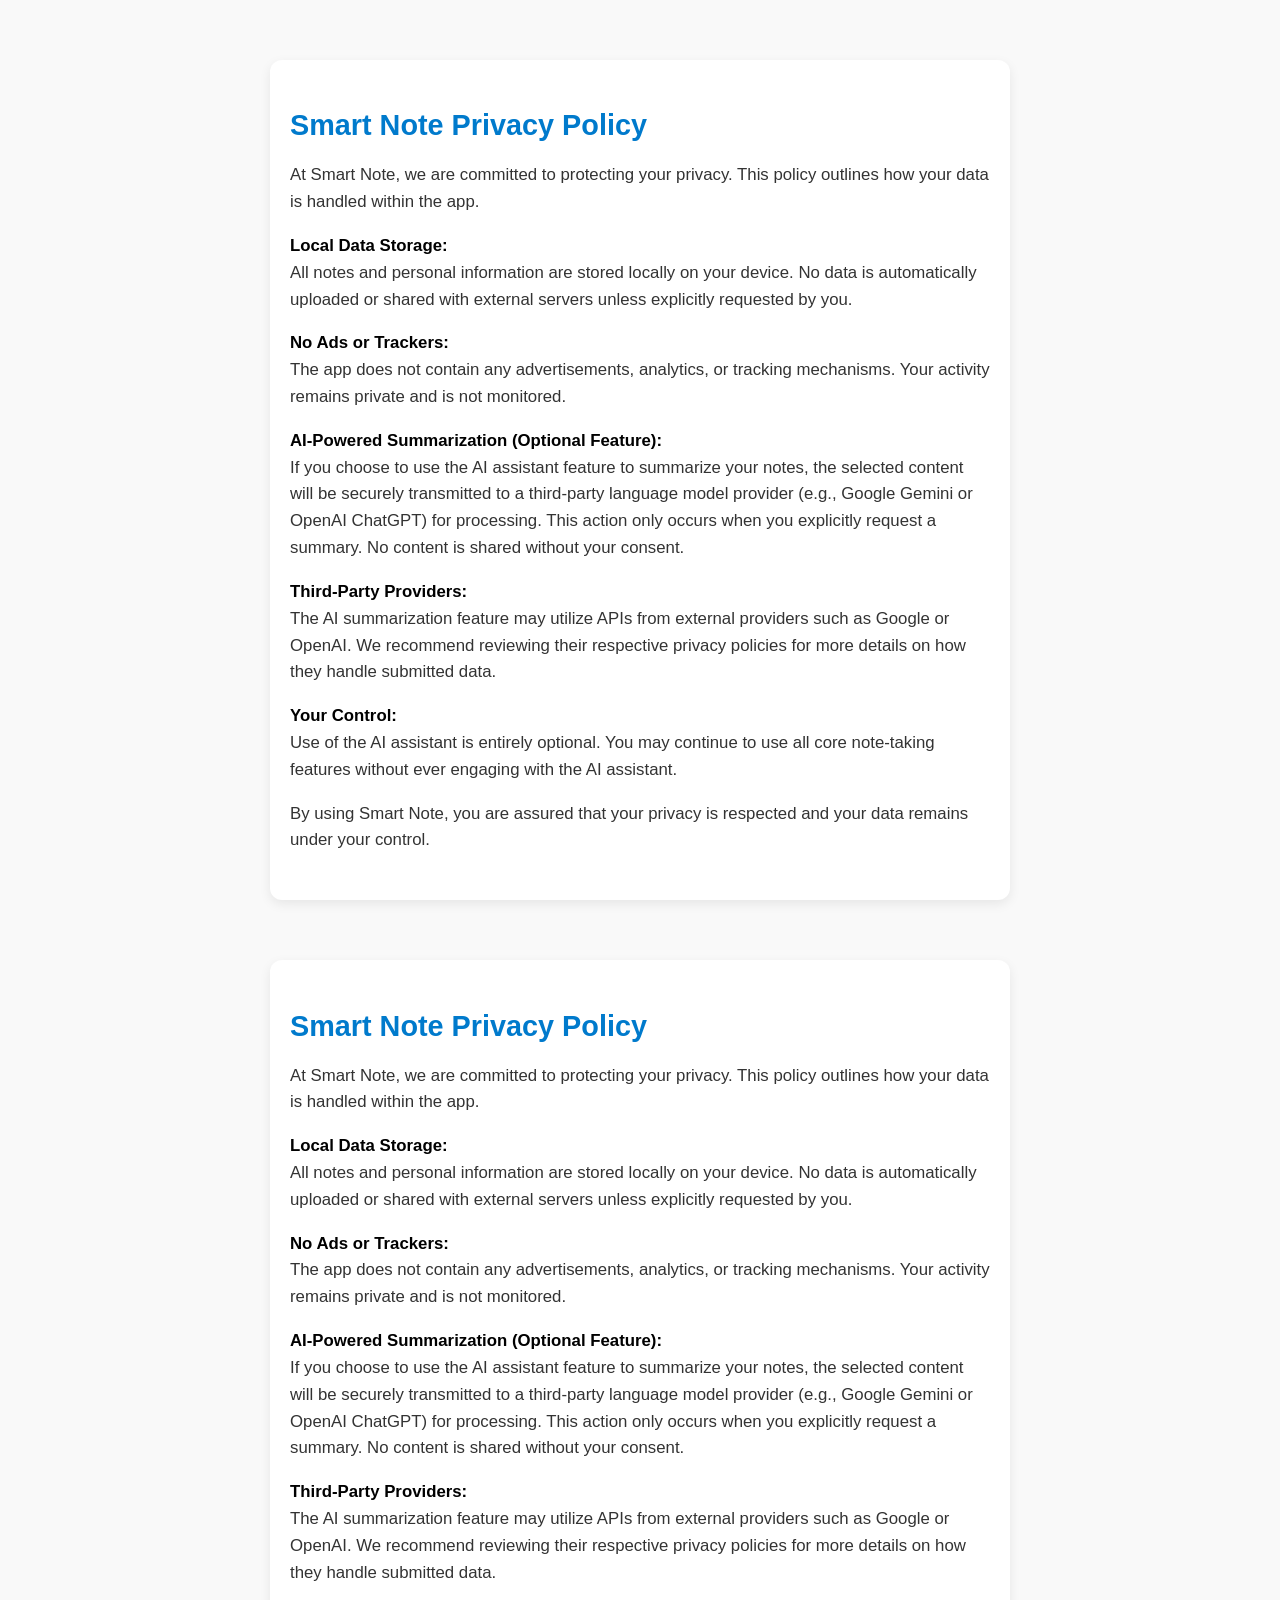
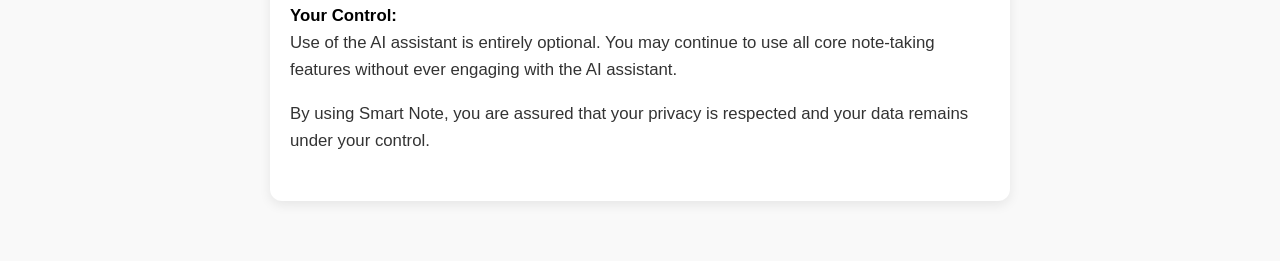
==== index.html @ 5fb9201e "Update index.html" ====
<!DOCTYPE html>
<html lang="en">
<head>
  <meta charset="UTF-8" />
  <meta name="viewport" content="width=device-width, initial-scale=1.0"/>
  <title>Smart Note Privacy Policy</title>
  <style>
    body {
      margin: 0;
      padding: 0;
      font-family: 'Segoe UI', Tahoma, Geneva, Verdana, sans-serif;
      background-color: #f9f9f9;
      color: #333;
    }

    .container {
      max-width: 700px;
      margin: 60px auto;
      padding: 30px 20px;
      background-color: #fff;
      border-radius: 12px;
      box-shadow: 0 4px 12px rgba(0, 0, 0, 0.08);
    }

    h1 {
      font-size: 1.8em;
      color: #007acc;
      margin-bottom: 20px;
    }

    p {
      line-height: 1.6;
      font-size: 1.05em;
      margin-bottom: 16px;
    }

    strong {
      color: #000;
    }

    @media (max-width: 480px) {
      .container {
        margin: 30px 15px;
        padding: 20px 15px;
      }

      h1 {
        font-size: 1.5em;
      }

      p {
        font-size: 1em;
      }
    }
  </style>
</head>
<body>
  <div class="container">
    <h1>Smart Note Privacy Policy</h1>
    <p>
      At Smart Note, we are committed to protecting your privacy. This policy outlines how your data is handled within the app.
    </p>

    <p>
      <strong>Local Data Storage:</strong><br />
      All notes and personal information are stored locally on your device. No data is automatically uploaded or shared with external servers unless explicitly requested by you.
    </p>

    <p>
      <strong>No Ads or Trackers:</strong><br />
      The app does not contain any advertisements, analytics, or tracking mechanisms. Your activity remains private and is not monitored.
    </p>

    <p>
      <strong>AI-Powered Summarization (Optional Feature):</strong><br />
      If you choose to use the AI assistant feature to summarize your notes, the selected content will be securely transmitted to a third-party language model provider (e.g., Google Gemini or OpenAI ChatGPT) for processing. This action only occurs when you explicitly request a summary. No content is shared without your consent.
    </p>

    <p>
      <strong>Third-Party Providers:</strong><br />
      The AI summarization feature may utilize APIs from external providers such as Google or OpenAI. We recommend reviewing their respective privacy policies for more details on how they handle submitted data.
    </p>

    <p>
      <strong>Your Control:</strong><br />
      Use of the AI assistant is entirely optional. You may continue to use all core note-taking features without ever engaging with the AI assistant.
    </p>

    <p>
      By using Smart Note, you are assured that your privacy is respected and your data remains under your control.
    </p>
  </div>
</body>
</html>
<!DOCTYPE html>
<html lang="en">
<head>
  <meta charset="UTF-8" />
  <meta name="viewport" content="width=device-width, initial-scale=1.0"/>
  <title>Smart Note Privacy Policy</title>
  <style>
    body {
      margin: 0;
      padding: 0;
      font-family: 'Segoe UI', Tahoma, Geneva, Verdana, sans-serif;
      background-color: #f9f9f9;
      color: #333;
    }

    .container {
      max-width: 700px;
      margin: 60px auto;
      padding: 30px 20px;
      background-color: #fff;
      border-radius: 12px;
      box-shadow: 0 4px 12px rgba(0, 0, 0, 0.08);
    }

    h1 {
      font-size: 1.8em;
      color: #007acc;
      margin-bottom: 20px;
    }

    p {
      line-height: 1.6;
      font-size: 1.05em;
      margin-bottom: 16px;
    }

    strong {
      color: #000;
    }

    @media (max-width: 480px) {
      .container {
        margin: 30px 15px;
        padding: 20px 15px;
      }

      h1 {
        font-size: 1.5em;
      }

      p {
        font-size: 1em;
      }
    }
  </style>
</head>
<body>
  <div class="container">
    <h1>Smart Note Privacy Policy</h1>
    <p>
      At Smart Note, we are committed to protecting your privacy. This policy outlines how your data is handled within the app.
    </p>

    <p>
      <strong>Local Data Storage:</strong><br />
      All notes and personal information are stored locally on your device. No data is automatically uploaded or shared with external servers unless explicitly requested by you.
    </p>

    <p>
      <strong>No Ads or Trackers:</strong><br />
      The app does not contain any advertisements, analytics, or tracking mechanisms. Your activity remains private and is not monitored.
    </p>

    <p>
      <strong>AI-Powered Summarization (Optional Feature):</strong><br />
      If you choose to use the AI assistant feature to summarize your notes, the selected content will be securely transmitted to a third-party language model provider (e.g., Google Gemini or OpenAI ChatGPT) for processing. This action only occurs when you explicitly request a summary. No content is shared without your consent.
    </p>

    <p>
      <strong>Third-Party Providers:</strong><br />
      The AI summarization feature may utilize APIs from external providers such as Google or OpenAI. We recommend reviewing their respective privacy policies for more details on how they handle submitted data.
    </p>

    <p>
      <strong>Your Control:</strong><br />
      Use of the AI assistant is entirely optional. You may continue to use all core note-taking features without ever engaging with the AI assistant.
    </p>

    <p>
      By using Smart Note, you are assured that your privacy is respected and your data remains under your control.
    </p>
  </div>
</body>
</html>
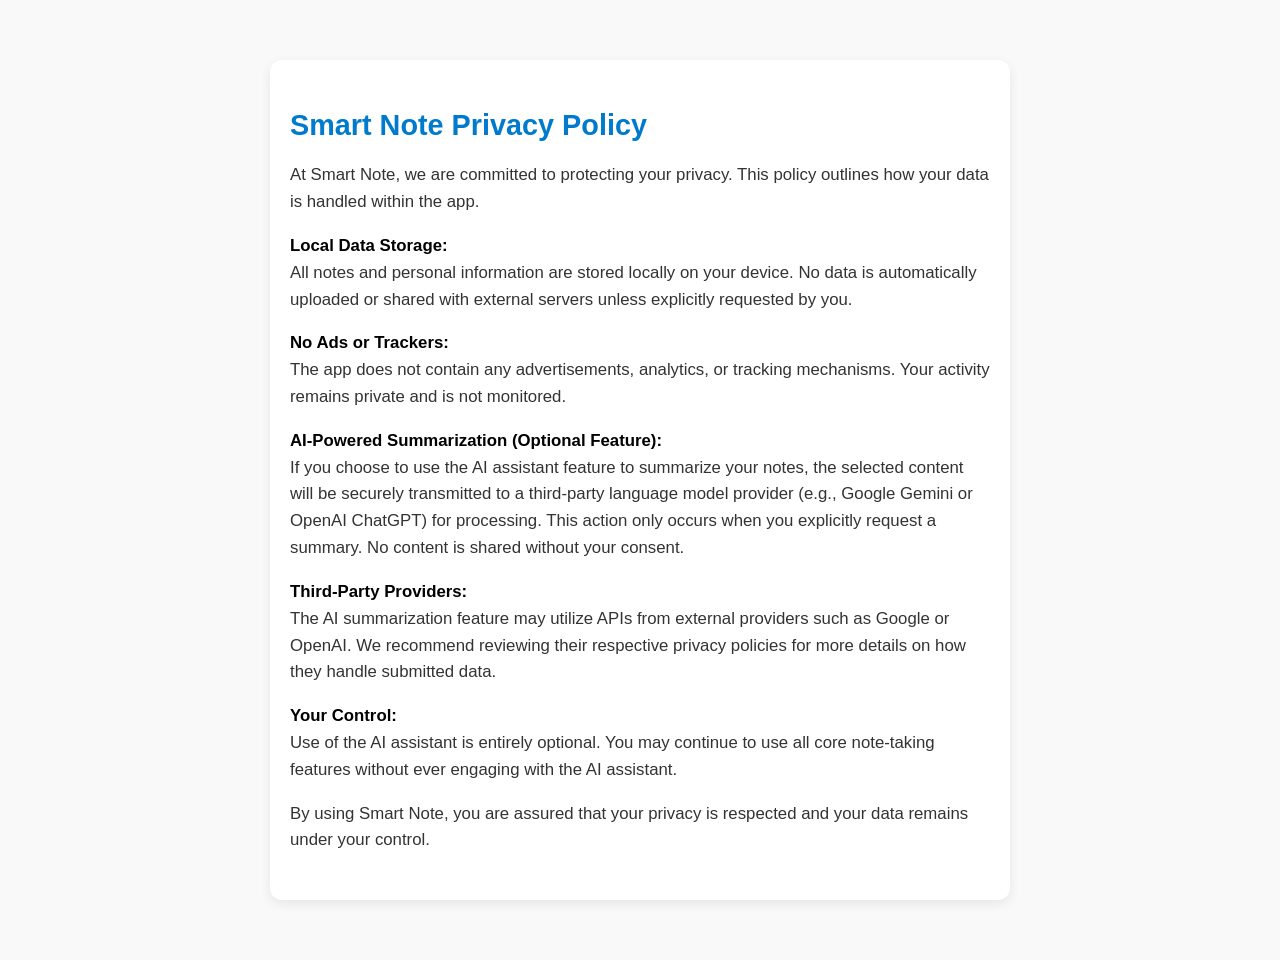
==== commit edec8bb3: "Update index.html" ====
--- a/index.html
+++ b/index.html
@@ -92,97 +92,3 @@
   </div>
 </body>
 </html>
-<!DOCTYPE html>
-<html lang="en">
-<head>
-  <meta charset="UTF-8" />
-  <meta name="viewport" content="width=device-width, initial-scale=1.0"/>
-  <title>Smart Note Privacy Policy</title>
-  <style>
-    body {
-      margin: 0;
-      padding: 0;
-      font-family: 'Segoe UI', Tahoma, Geneva, Verdana, sans-serif;
-      background-color: #f9f9f9;
-      color: #333;
-    }
-
-    .container {
-      max-width: 700px;
-      margin: 60px auto;
-      padding: 30px 20px;
-      background-color: #fff;
-      border-radius: 12px;
-      box-shadow: 0 4px 12px rgba(0, 0, 0, 0.08);
-    }
-
-    h1 {
-      font-size: 1.8em;
-      color: #007acc;
-      margin-bottom: 20px;
-    }
-
-    p {
-      line-height: 1.6;
-      font-size: 1.05em;
-      margin-bottom: 16px;
-    }
-
-    strong {
-      color: #000;
-    }
-
-    @media (max-width: 480px) {
-      .container {
-        margin: 30px 15px;
-        padding: 20px 15px;
-      }
-
-      h1 {
-        font-size: 1.5em;
-      }
-
-      p {
-        font-size: 1em;
-      }
-    }
-  </style>
-</head>
-<body>
-  <div class="container">
-    <h1>Smart Note Privacy Policy</h1>
-    <p>
-      At Smart Note, we are committed to protecting your privacy. This policy outlines how your data is handled within the app.
-    </p>
-
-    <p>
-      <strong>Local Data Storage:</strong><br />
-      All notes and personal information are stored locally on your device. No data is automatically uploaded or shared with external servers unless explicitly requested by you.
-    </p>
-
-    <p>
-      <strong>No Ads or Trackers:</strong><br />
-      The app does not contain any advertisements, analytics, or tracking mechanisms. Your activity remains private and is not monitored.
-    </p>
-
-    <p>
-      <strong>AI-Powered Summarization (Optional Feature):</strong><br />
-      If you choose to use the AI assistant feature to summarize your notes, the selected content will be securely transmitted to a third-party language model provider (e.g., Google Gemini or OpenAI ChatGPT) for processing. This action only occurs when you explicitly request a summary. No content is shared without your consent.
-    </p>
-
-    <p>
-      <strong>Third-Party Providers:</strong><br />
-      The AI summarization feature may utilize APIs from external providers such as Google or OpenAI. We recommend reviewing their respective privacy policies for more details on how they handle submitted data.
-    </p>
-
-    <p>
-      <strong>Your Control:</strong><br />
-      Use of the AI assistant is entirely optional. You may continue to use all core note-taking features without ever engaging with the AI assistant.
-    </p>
-
-    <p>
-      By using Smart Note, you are assured that your privacy is respected and your data remains under your control.
-    </p>
-  </div>
-</body>
-</html>
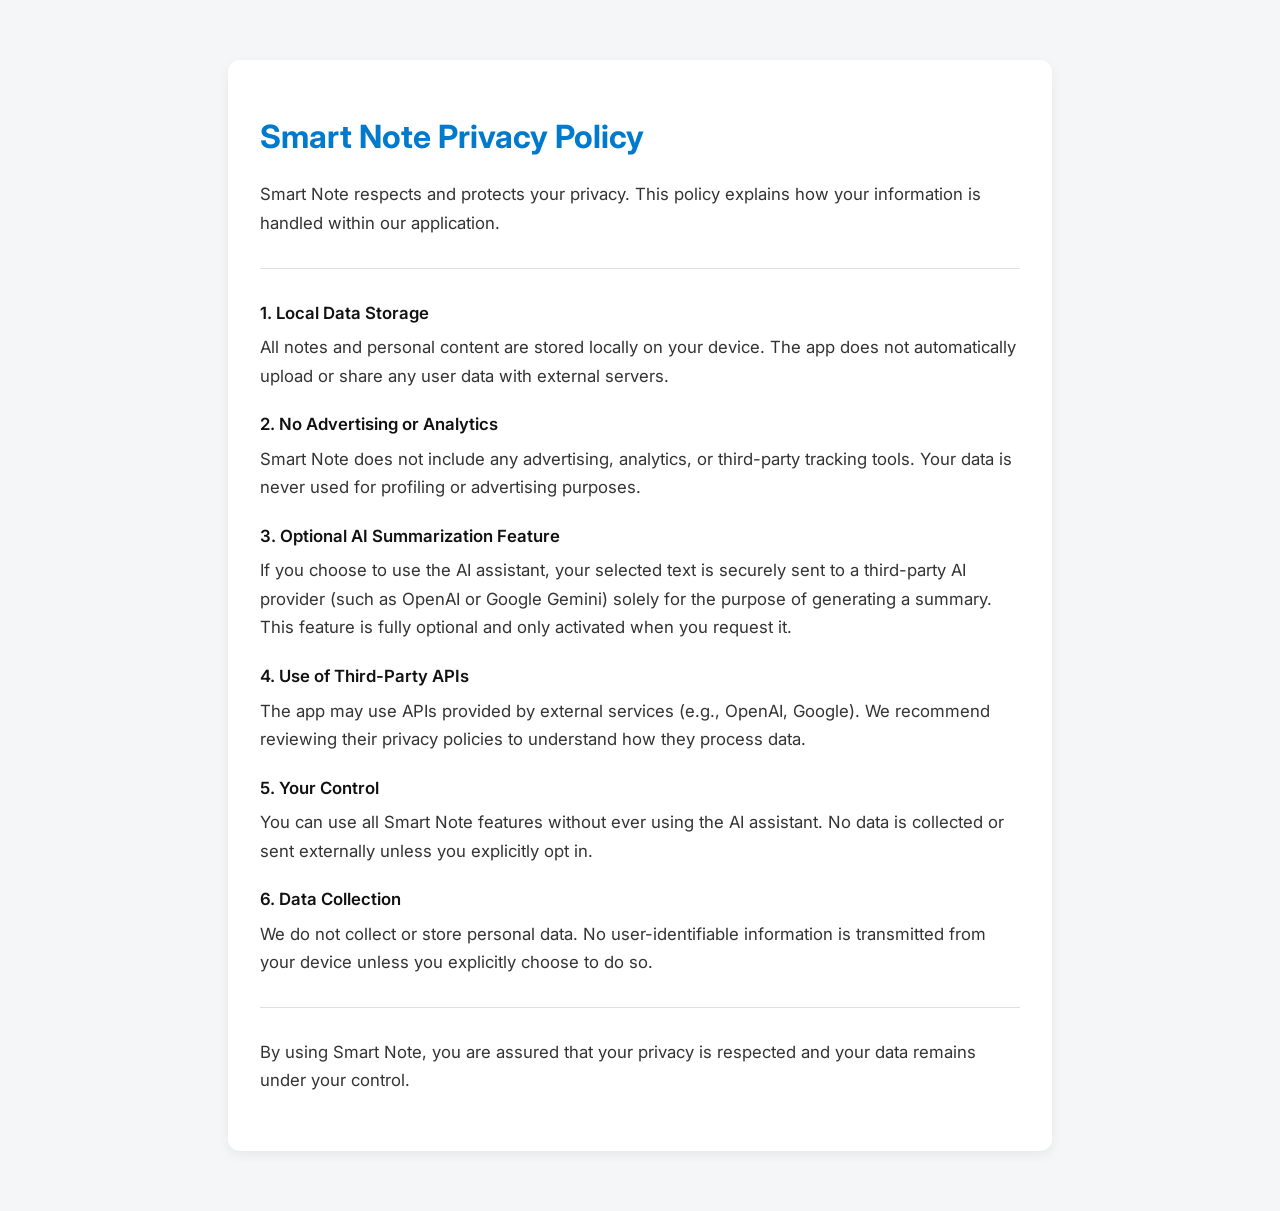
==== commit 9a8dde3c: "Update index.html" ====
--- a/index.html
+++ b/index.html
@@ -4,52 +4,71 @@
   <meta charset="UTF-8" />
   <meta name="viewport" content="width=device-width, initial-scale=1.0"/>
   <title>Smart Note Privacy Policy</title>
+  <link href="https://fonts.googleapis.com/css2?family=Inter:wght@400;600&display=swap" rel="stylesheet">
   <style>
+    :root {
+      --primary: #007acc;
+      --background: #f4f6f8;
+      --foreground: #fff;
+      --text: #333;
+      --heading: #111;
+      --shadow: 0 4px 12px rgba(0, 0, 0, 0.06);
+    }
+
     body {
-      margin: 0;
-      padding: 0;
-      font-family: 'Segoe UI', Tahoma, Geneva, Verdana, sans-serif;
-      background-color: #f9f9f9;
-      color: #333;
+      margin: 20px;
+      font-family: 'Inter', sans-serif;
+      background-color: var(--background);
+      color: var(--text);
     }
 
     .container {
-      max-width: 700px;
-      margin: 60px auto;
-      padding: 30px 20px;
-      background-color: #fff;
+      max-width: 760px;
+      margin: 60px auto; 
+      padding: 36px 32px; 
+      background-color: var(--foreground);
       border-radius: 12px;
-      box-shadow: 0 4px 12px rgba(0, 0, 0, 0.08);
+      box-shadow: var(--shadow);
     }
 
+
     h1 {
-      font-size: 1.8em;
-      color: #007acc;
+      font-size: 2rem;
+      color: var(--primary);
+      margin-bottom: 24px;
+    }
+
+    p {
+      font-size: 1.05rem;
+      line-height: 1.7;
       margin-bottom: 20px;
     }
 
-    p {
-      line-height: 1.6;
-      font-size: 1.05em;
-      margin-bottom: 16px;
+    strong {
+      display: block;
+      margin-bottom: 6px;
+      font-weight: 600;
+      color: var(--heading);
     }
 
-    strong {
-      color: #000;
+    hr {
+      border: none;
+      border-top: 1px solid #e0e0e0;
+      margin: 30px 0;
     }
 
-    @media (max-width: 480px) {
+    @media (max-width: 600px) {
       .container {
-        margin: 30px 15px;
-        padding: 20px 15px;
+        margin: 30px 16px;
+        padding: 24px 18px;
       }
 
       h1 {
-        font-size: 1.5em;
+        font-size: 1.6rem;
       }
 
       p {
-        font-size: 1em;
+        font-size: 1rem;
       }
     }
   </style>
@@ -57,34 +76,42 @@
 <body>
   <div class="container">
     <h1>Smart Note Privacy Policy</h1>
+
+    <p>Smart Note respects and protects your privacy. This policy explains how your information is handled within our application.</p>
+
+    <hr />
+
     <p>
-      At Smart Note, we are committed to protecting your privacy. This policy outlines how your data is handled within the app.
+      <strong>1. Local Data Storage</strong>
+      All notes and personal content are stored locally on your device. The app does not automatically upload or share any user data with external servers.
     </p>
 
     <p>
-      <strong>Local Data Storage:</strong><br />
-      All notes and personal information are stored locally on your device. No data is automatically uploaded or shared with external servers unless explicitly requested by you.
+      <strong>2. No Advertising or Analytics</strong>
+      Smart Note does not include any advertising, analytics, or third-party tracking tools. Your data is never used for profiling or advertising purposes.
     </p>
 
     <p>
-      <strong>No Ads or Trackers:</strong><br />
-      The app does not contain any advertisements, analytics, or tracking mechanisms. Your activity remains private and is not monitored.
+      <strong>3. Optional AI Summarization Feature</strong>
+      If you choose to use the AI assistant, your selected text is securely sent to a third-party AI provider (such as OpenAI or Google Gemini) solely for the purpose of generating a summary. This feature is fully optional and only activated when you request it.
     </p>
 
     <p>
-      <strong>AI-Powered Summarization (Optional Feature):</strong><br />
-      If you choose to use the AI assistant feature to summarize your notes, the selected content will be securely transmitted to a third-party language model provider (e.g., Google Gemini or OpenAI ChatGPT) for processing. This action only occurs when you explicitly request a summary. No content is shared without your consent.
+      <strong>4. Use of Third-Party APIs</strong>
+      The app may use APIs provided by external services (e.g., OpenAI, Google). We recommend reviewing their privacy policies to understand how they process data.
     </p>
 
     <p>
-      <strong>Third-Party Providers:</strong><br />
-      The AI summarization feature may utilize APIs from external providers such as Google or OpenAI. We recommend reviewing their respective privacy policies for more details on how they handle submitted data.
+      <strong>5. Your Control</strong>
+      You can use all Smart Note features without ever using the AI assistant. No data is collected or sent externally unless you explicitly opt in.
     </p>
 
     <p>
-      <strong>Your Control:</strong><br />
-      Use of the AI assistant is entirely optional. You may continue to use all core note-taking features without ever engaging with the AI assistant.
+      <strong>6. Data Collection</strong>
+      We do not collect or store personal data. No user-identifiable information is transmitted from your device unless you explicitly choose to do so.
     </p>
+
+    <hr />
 
     <p>
       By using Smart Note, you are assured that your privacy is respected and your data remains under your control.
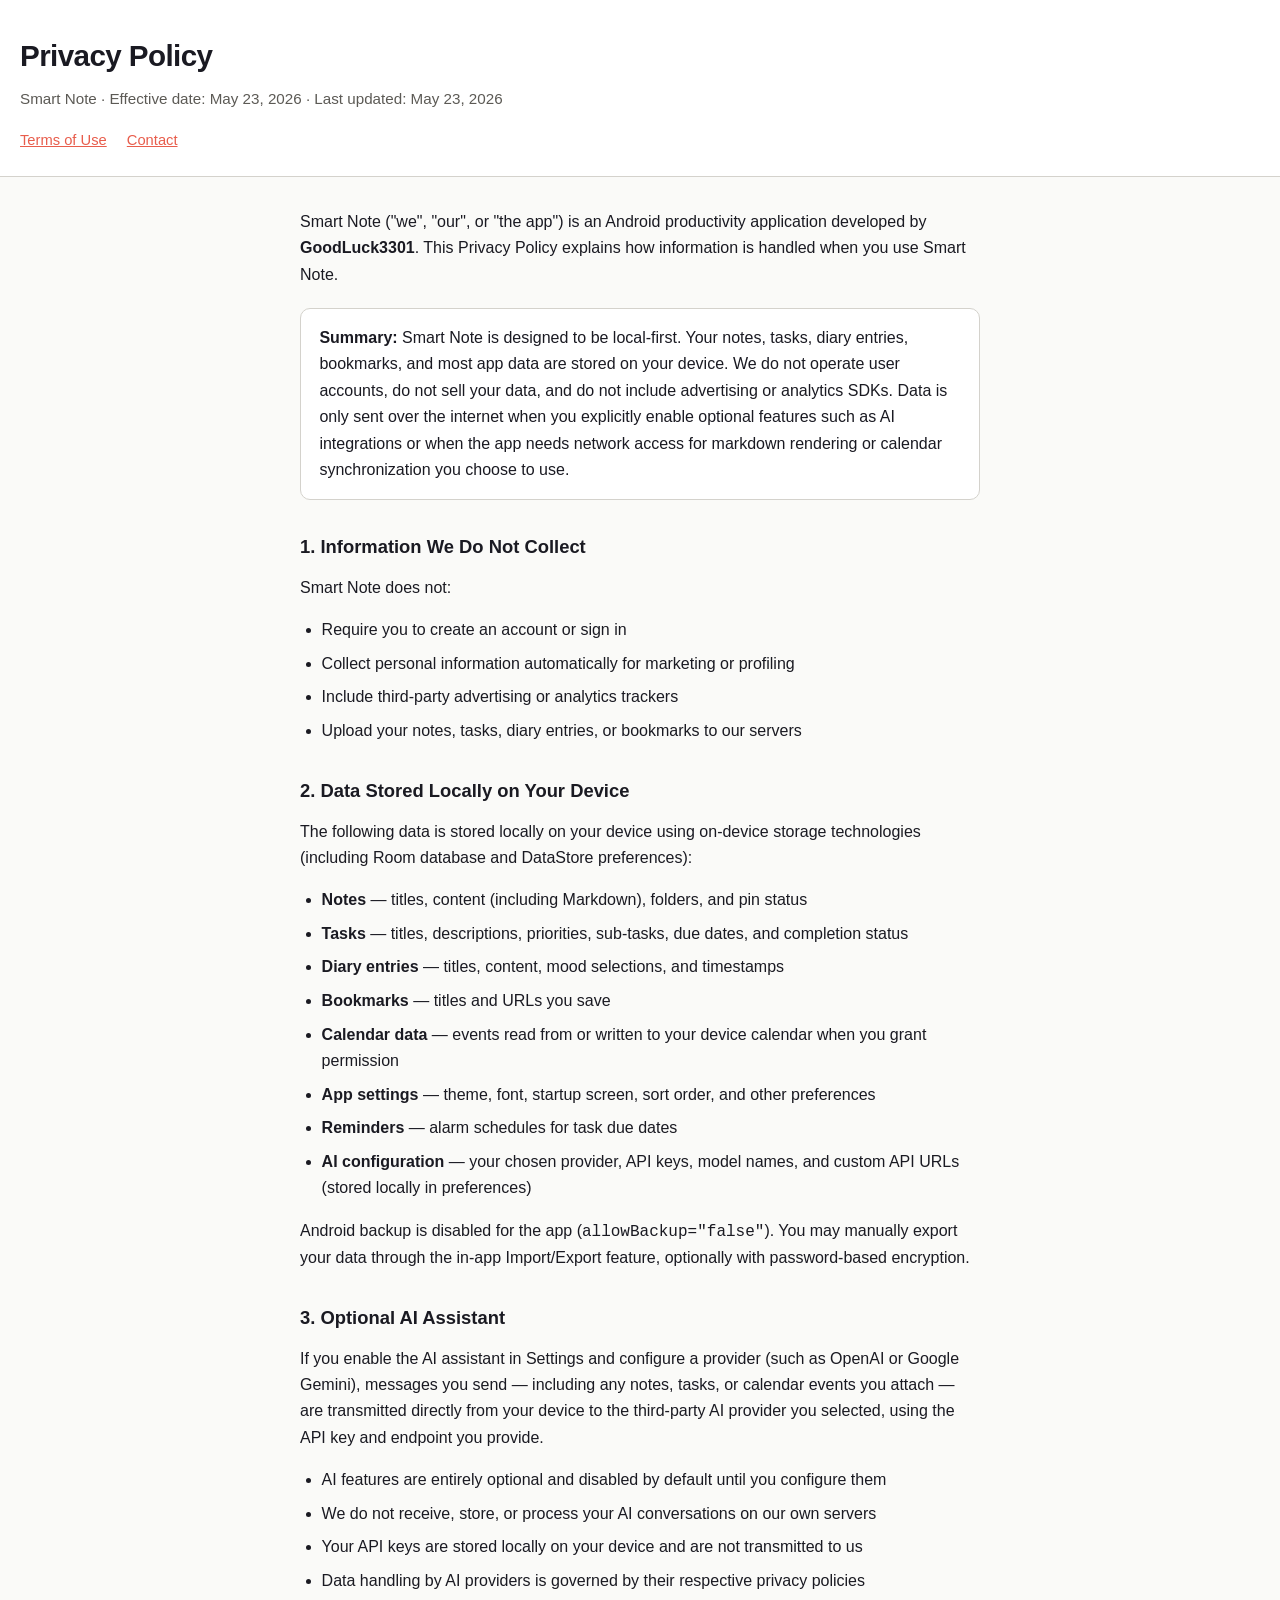
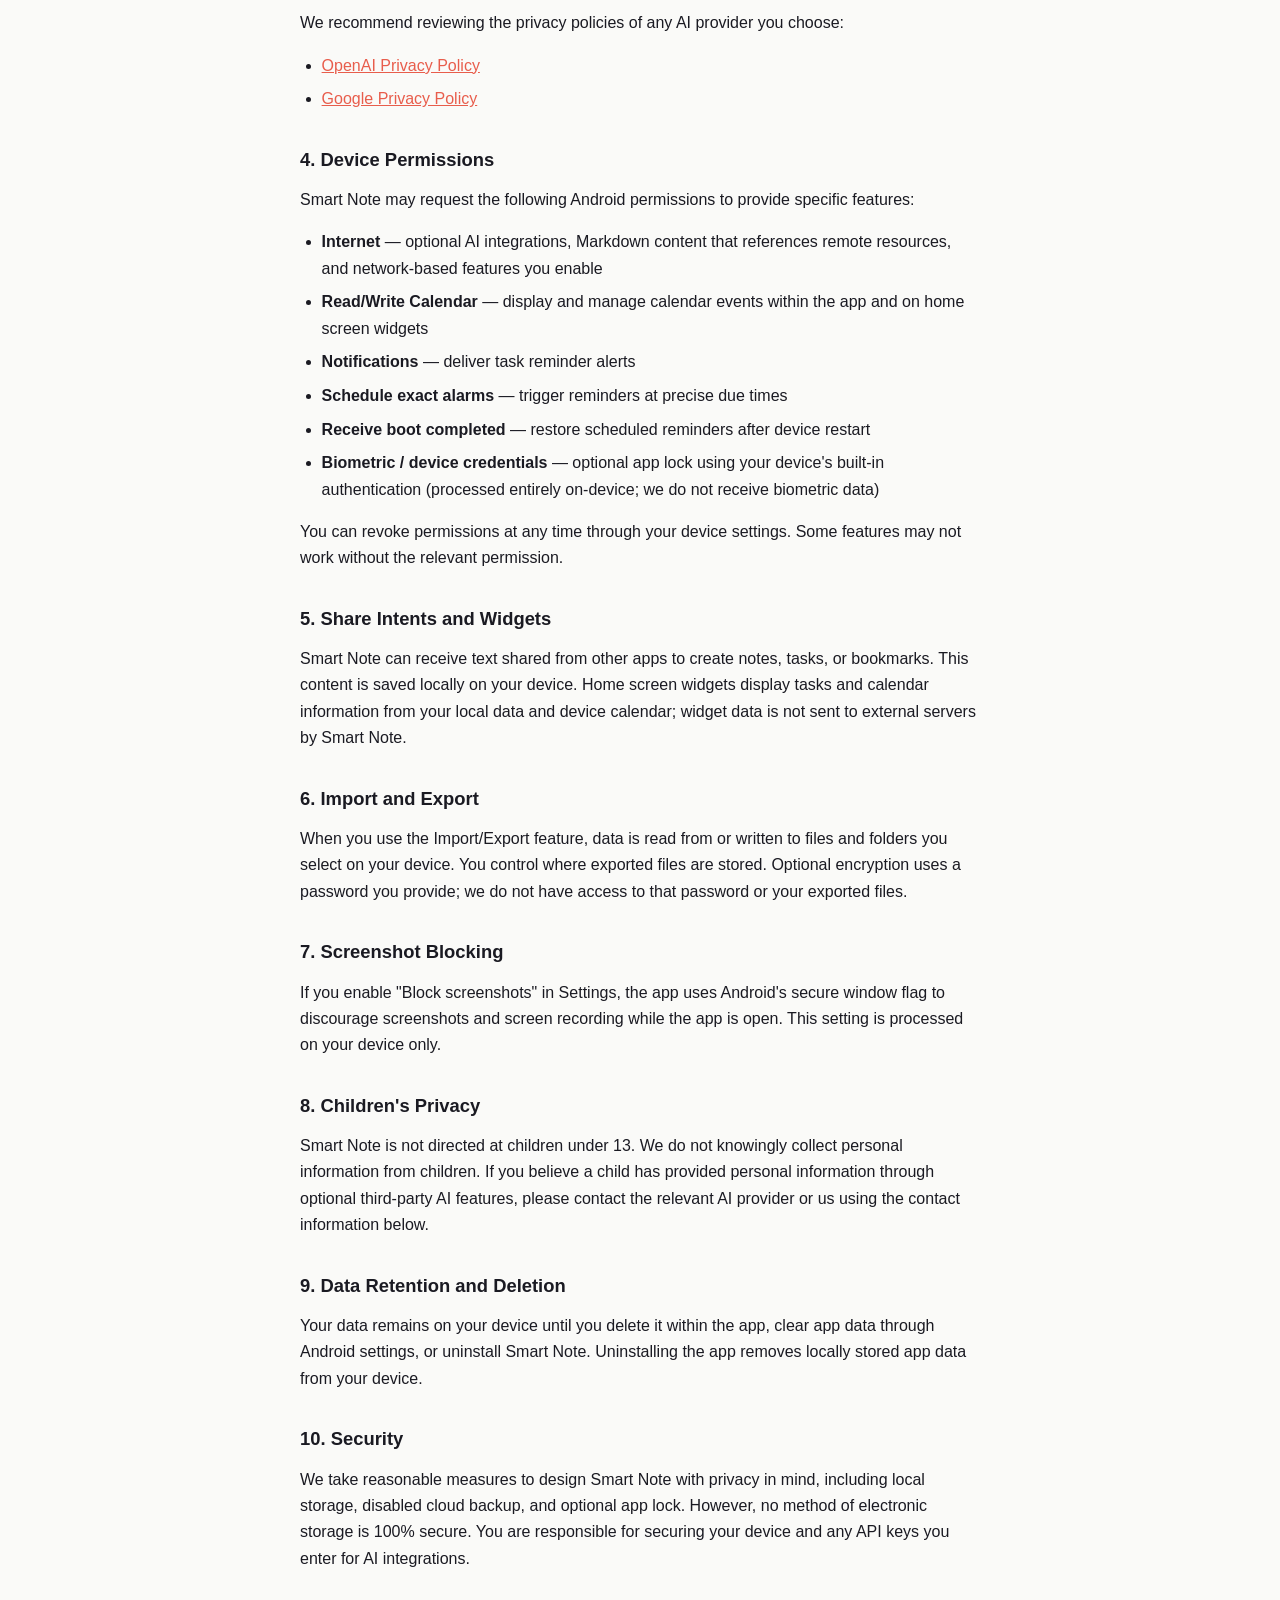
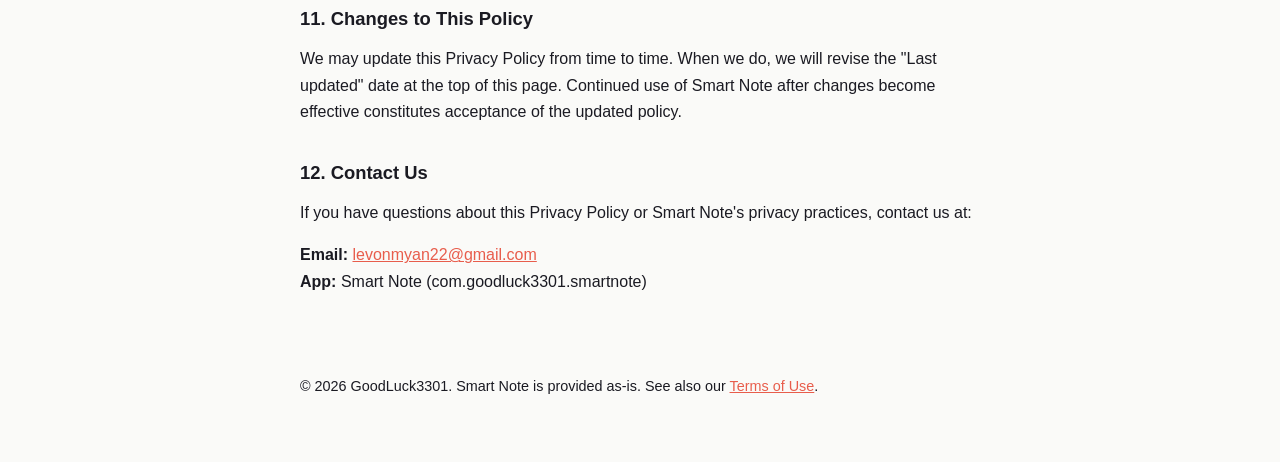
==== commit 74434d9a: "Update index.html" ====
--- a/index.html
+++ b/index.html
@@ -1,121 +1,234 @@
 <!DOCTYPE html>
 <html lang="en">
 <head>
-  <meta charset="UTF-8" />
-  <meta name="viewport" content="width=device-width, initial-scale=1.0"/>
-  <title>Smart Note Privacy Policy</title>
-  <link href="https://fonts.googleapis.com/css2?family=Inter:wght@400;600&display=swap" rel="stylesheet">
+  <meta charset="UTF-8">
+  <meta name="viewport" content="width=device-width, initial-scale=1.0">
+  <meta name="description" content="Privacy Policy for Smart Note — a local-first productivity app for Android.">
+  <title>Privacy Policy — Smart Note</title>
   <style>
     :root {
-      --primary: #007acc;
-      --background: #f4f6f8;
-      --foreground: #fff;
-      --text: #333;
-      --heading: #111;
-      --shadow: 0 4px 12px rgba(0, 0, 0, 0.06);
+      color-scheme: light dark;
+      --bg: #fafaf8;
+      --surface: #ffffff;
+      --text: #1a1a22;
+      --muted: #5c5a55;
+      --accent: #e85d4c;
+      --border: #d4d2cc;
+      --max-width: 720px;
     }
-
-    body {
-      margin: 20px;
-      font-family: 'Inter', sans-serif;
-      background-color: var(--background);
-      color: var(--text);
-    }
-
-    .container {
-      max-width: 760px;
-      margin: 60px auto; 
-      padding: 36px 32px; 
-      background-color: var(--foreground);
-      border-radius: 12px;
-      box-shadow: var(--shadow);
-    }
-
-
-    h1 {
-      font-size: 2rem;
-      color: var(--primary);
-      margin-bottom: 24px;
-    }
-
-    p {
-      font-size: 1.05rem;
-      line-height: 1.7;
-      margin-bottom: 20px;
-    }
-
-    strong {
-      display: block;
-      margin-bottom: 6px;
-      font-weight: 600;
-      color: var(--heading);
-    }
-
-    hr {
-      border: none;
-      border-top: 1px solid #e0e0e0;
-      margin: 30px 0;
-    }
-
-    @media (max-width: 600px) {
-      .container {
-        margin: 30px 16px;
-        padding: 24px 18px;
-      }
-
-      h1 {
-        font-size: 1.6rem;
-      }
-
-      p {
-        font-size: 1rem;
+    @media (prefers-color-scheme: dark) {
+      :root {
+        --bg: #121218;
+        --surface: #1e1e26;
+        --text: #e8e6e1;
+        --muted: #c8c6c0;
+        --border: #3a3a44;
       }
     }
+  * { box-sizing: border-box; }
+  body {
+    margin: 0;
+    font-family: -apple-system, BlinkMacSystemFont, "Segoe UI", Roboto, Helvetica, Arial, sans-serif;
+    font-size: 16px;
+    line-height: 1.65;
+    color: var(--text);
+    background: var(--bg);
+  }
+  header {
+    background: var(--surface);
+    border-bottom: 1px solid var(--border);
+    padding: 2rem 1.25rem 1.5rem;
+  }
+  main {
+    max-width: var(--max-width);
+    margin: 0 auto;
+    padding: 2rem 1.25rem 4rem;
+  }
+  h1 {
+    margin: 0 0 0.35rem;
+    font-size: 1.85rem;
+    font-weight: 650;
+    letter-spacing: -0.02em;
+  }
+  .meta {
+    color: var(--muted);
+    font-size: 0.95rem;
+    margin: 0;
+  }
+  h2 {
+    margin: 2rem 0 0.75rem;
+    font-size: 1.15rem;
+    font-weight: 650;
+    color: var(--text);
+  }
+  p, li { color: var(--text); }
+  p { margin: 0 0 1rem; }
+  ul { margin: 0 0 1rem; padding-left: 1.35rem; }
+  li { margin-bottom: 0.45rem; }
+  a { color: var(--accent); }
+  nav {
+    margin-top: 1rem;
+    font-size: 0.92rem;
+  }
+  nav a { margin-right: 1rem; }
+  .highlight {
+    background: var(--surface);
+    border: 1px solid var(--border);
+    border-radius: 10px;
+    padding: 1rem 1.15rem;
+    margin: 1.25rem 0;
+  }
+  footer {
+    max-width: var(--max-width);
+    margin: 0 auto;
+    padding: 0 1.25rem 3rem;
+    color: var(--muted);
+    font-size: 0.9rem;
+  }
   </style>
 </head>
 <body>
-  <div class="container">
-    <h1>Smart Note Privacy Policy</h1>
-
-    <p>Smart Note respects and protects your privacy. This policy explains how your information is handled within our application.</p>
-
-    <hr />
-
-    <p>
-      <strong>1. Local Data Storage</strong>
-      All notes and personal content are stored locally on your device. The app does not automatically upload or share any user data with external servers.
-    </p>
-
-    <p>
-      <strong>2. No Advertising or Analytics</strong>
-      Smart Note does not include any advertising, analytics, or third-party tracking tools. Your data is never used for profiling or advertising purposes.
-    </p>
-
-    <p>
-      <strong>3. Optional AI Summarization Feature</strong>
-      If you choose to use the AI assistant, your selected text is securely sent to a third-party AI provider (such as OpenAI or Google Gemini) solely for the purpose of generating a summary. This feature is fully optional and only activated when you request it.
-    </p>
-
-    <p>
-      <strong>4. Use of Third-Party APIs</strong>
-      The app may use APIs provided by external services (e.g., OpenAI, Google). We recommend reviewing their privacy policies to understand how they process data.
-    </p>
-
-    <p>
-      <strong>5. Your Control</strong>
-      You can use all Smart Note features without ever using the AI assistant. No data is collected or sent externally unless you explicitly opt in.
-    </p>
-
-    <p>
-      <strong>6. Data Collection</strong>
-      We do not collect or store personal data. No user-identifiable information is transmitted from your device unless you explicitly choose to do so.
-    </p>
-
-    <hr />
-
-    <p>
-      By using Smart Note, you are assured that your privacy is respected and your data remains under your control.
-    </p>
-  </div>
+  <header>
+    <h1>Privacy Policy</h1>
+    <p class="meta">Smart Note · Effective date: May 23, 2026 · Last updated: May 23, 2026</p>
+    <nav>
+      <a href="terms-of-use.html">Terms of Use</a>
+      <a href="mailto:levonmyan22@gmail.com">Contact</a>
+    </nav>
+  </header>
+
+  <main>
+    <p>
+      Smart Note ("we", "our", or "the app") is an Android productivity application developed by
+      <strong>GoodLuck3301</strong>. This Privacy Policy explains how information is handled when you use Smart Note.
+    </p>
+
+    <div class="highlight">
+      <strong>Summary:</strong> Smart Note is designed to be local-first. Your notes, tasks, diary entries,
+      bookmarks, and most app data are stored on your device. We do not operate user accounts, do not sell your data,
+      and do not include advertising or analytics SDKs. Data is only sent over the internet when you explicitly enable
+      optional features such as AI integrations or when the app needs network access for markdown rendering or calendar
+      synchronization you choose to use.
+    </div>
+
+    <h2>1. Information We Do Not Collect</h2>
+    <p>Smart Note does not:</p>
+    <ul>
+      <li>Require you to create an account or sign in</li>
+      <li>Collect personal information automatically for marketing or profiling</li>
+      <li>Include third-party advertising or analytics trackers</li>
+      <li>Upload your notes, tasks, diary entries, or bookmarks to our servers</li>
+    </ul>
+
+    <h2>2. Data Stored Locally on Your Device</h2>
+    <p>
+      The following data is stored locally on your device using on-device storage technologies
+      (including Room database and DataStore preferences):
+    </p>
+    <ul>
+      <li><strong>Notes</strong> — titles, content (including Markdown), folders, and pin status</li>
+      <li><strong>Tasks</strong> — titles, descriptions, priorities, sub-tasks, due dates, and completion status</li>
+      <li><strong>Diary entries</strong> — titles, content, mood selections, and timestamps</li>
+      <li><strong>Bookmarks</strong> — titles and URLs you save</li>
+      <li><strong>Calendar data</strong> — events read from or written to your device calendar when you grant permission</li>
+      <li><strong>App settings</strong> — theme, font, startup screen, sort order, and other preferences</li>
+      <li><strong>Reminders</strong> — alarm schedules for task due dates</li>
+      <li><strong>AI configuration</strong> — your chosen provider, API keys, model names, and custom API URLs (stored locally in preferences)</li>
+    </ul>
+    <p>
+      Android backup is disabled for the app (<code>allowBackup="false"</code>). You may manually export your data
+      through the in-app Import/Export feature, optionally with password-based encryption.
+    </p>
+
+    <h2>3. Optional AI Assistant</h2>
+    <p>
+      If you enable the AI assistant in Settings and configure a provider (such as OpenAI or Google Gemini),
+      messages you send — including any notes, tasks, or calendar events you attach — are transmitted directly from
+      your device to the third-party AI provider you selected, using the API key and endpoint you provide.
+    </p>
+    <ul>
+      <li>AI features are entirely optional and disabled by default until you configure them</li>
+      <li>We do not receive, store, or process your AI conversations on our own servers</li>
+      <li>Your API keys are stored locally on your device and are not transmitted to us</li>
+      <li>Data handling by AI providers is governed by their respective privacy policies</li>
+    </ul>
+    <p>We recommend reviewing the privacy policies of any AI provider you choose:</p>
+    <ul>
+      <li><a href="https://openai.com/policies/privacy-policy" rel="noopener noreferrer" target="_blank">OpenAI Privacy Policy</a></li>
+      <li><a href="https://policies.google.com/privacy" rel="noopener noreferrer" target="_blank">Google Privacy Policy</a></li>
+    </ul>
+
+    <h2>4. Device Permissions</h2>
+    <p>Smart Note may request the following Android permissions to provide specific features:</p>
+    <ul>
+      <li><strong>Internet</strong> — optional AI integrations, Markdown content that references remote resources, and network-based features you enable</li>
+      <li><strong>Read/Write Calendar</strong> — display and manage calendar events within the app and on home screen widgets</li>
+      <li><strong>Notifications</strong> — deliver task reminder alerts</li>
+      <li><strong>Schedule exact alarms</strong> — trigger reminders at precise due times</li>
+      <li><strong>Receive boot completed</strong> — restore scheduled reminders after device restart</li>
+      <li><strong>Biometric / device credentials</strong> — optional app lock using your device's built-in authentication (processed entirely on-device; we do not receive biometric data)</li>
+    </ul>
+    <p>You can revoke permissions at any time through your device settings. Some features may not work without the relevant permission.</p>
+
+    <h2>5. Share Intents and Widgets</h2>
+    <p>
+      Smart Note can receive text shared from other apps to create notes, tasks, or bookmarks. This content is saved
+      locally on your device. Home screen widgets display tasks and calendar information from your local data and
+      device calendar; widget data is not sent to external servers by Smart Note.
+    </p>
+
+    <h2>6. Import and Export</h2>
+    <p>
+      When you use the Import/Export feature, data is read from or written to files and folders you select on your
+      device. You control where exported files are stored. Optional encryption uses a password you provide; we do not
+      have access to that password or your exported files.
+    </p>
+
+    <h2>7. Screenshot Blocking</h2>
+    <p>
+      If you enable "Block screenshots" in Settings, the app uses Android's secure window flag to discourage
+      screenshots and screen recording while the app is open. This setting is processed on your device only.
+    </p>
+
+    <h2>8. Children's Privacy</h2>
+    <p>
+      Smart Note is not directed at children under 13. We do not knowingly collect personal information from children.
+      If you believe a child has provided personal information through optional third-party AI features, please contact
+      the relevant AI provider or us using the contact information below.
+    </p>
+
+    <h2>9. Data Retention and Deletion</h2>
+    <p>
+      Your data remains on your device until you delete it within the app, clear app data through Android settings,
+      or uninstall Smart Note. Uninstalling the app removes locally stored app data from your device.
+    </p>
+
+    <h2>10. Security</h2>
+    <p>
+      We take reasonable measures to design Smart Note with privacy in mind, including local storage, disabled cloud
+      backup, and optional app lock. However, no method of electronic storage is 100% secure. You are responsible for
+      securing your device and any API keys you enter for AI integrations.
+    </p>
+
+    <h2>11. Changes to This Policy</h2>
+    <p>
+      We may update this Privacy Policy from time to time. When we do, we will revise the "Last updated" date at the
+      top of this page. Continued use of Smart Note after changes become effective constitutes acceptance of the
+      updated policy.
+    </p>
+
+    <h2>12. Contact Us</h2>
+    <p>
+      If you have questions about this Privacy Policy or Smart Note's privacy practices, contact us at:
+    </p>
+    <p>
+      <strong>Email:</strong> <a href="mailto:levonmyan22@gmail.com">levonmyan22@gmail.com</a><br>
+      <strong>App:</strong> Smart Note (com.goodluck3301.smartnote)
+    </p>
+  </main>
+
+  <footer>
+    <p>&copy; 2026 GoodLuck3301. Smart Note is provided as-is. See also our <a href="terms-of-use.html">Terms of Use</a>.</p>
+  </footer>
 </body>
 </html>
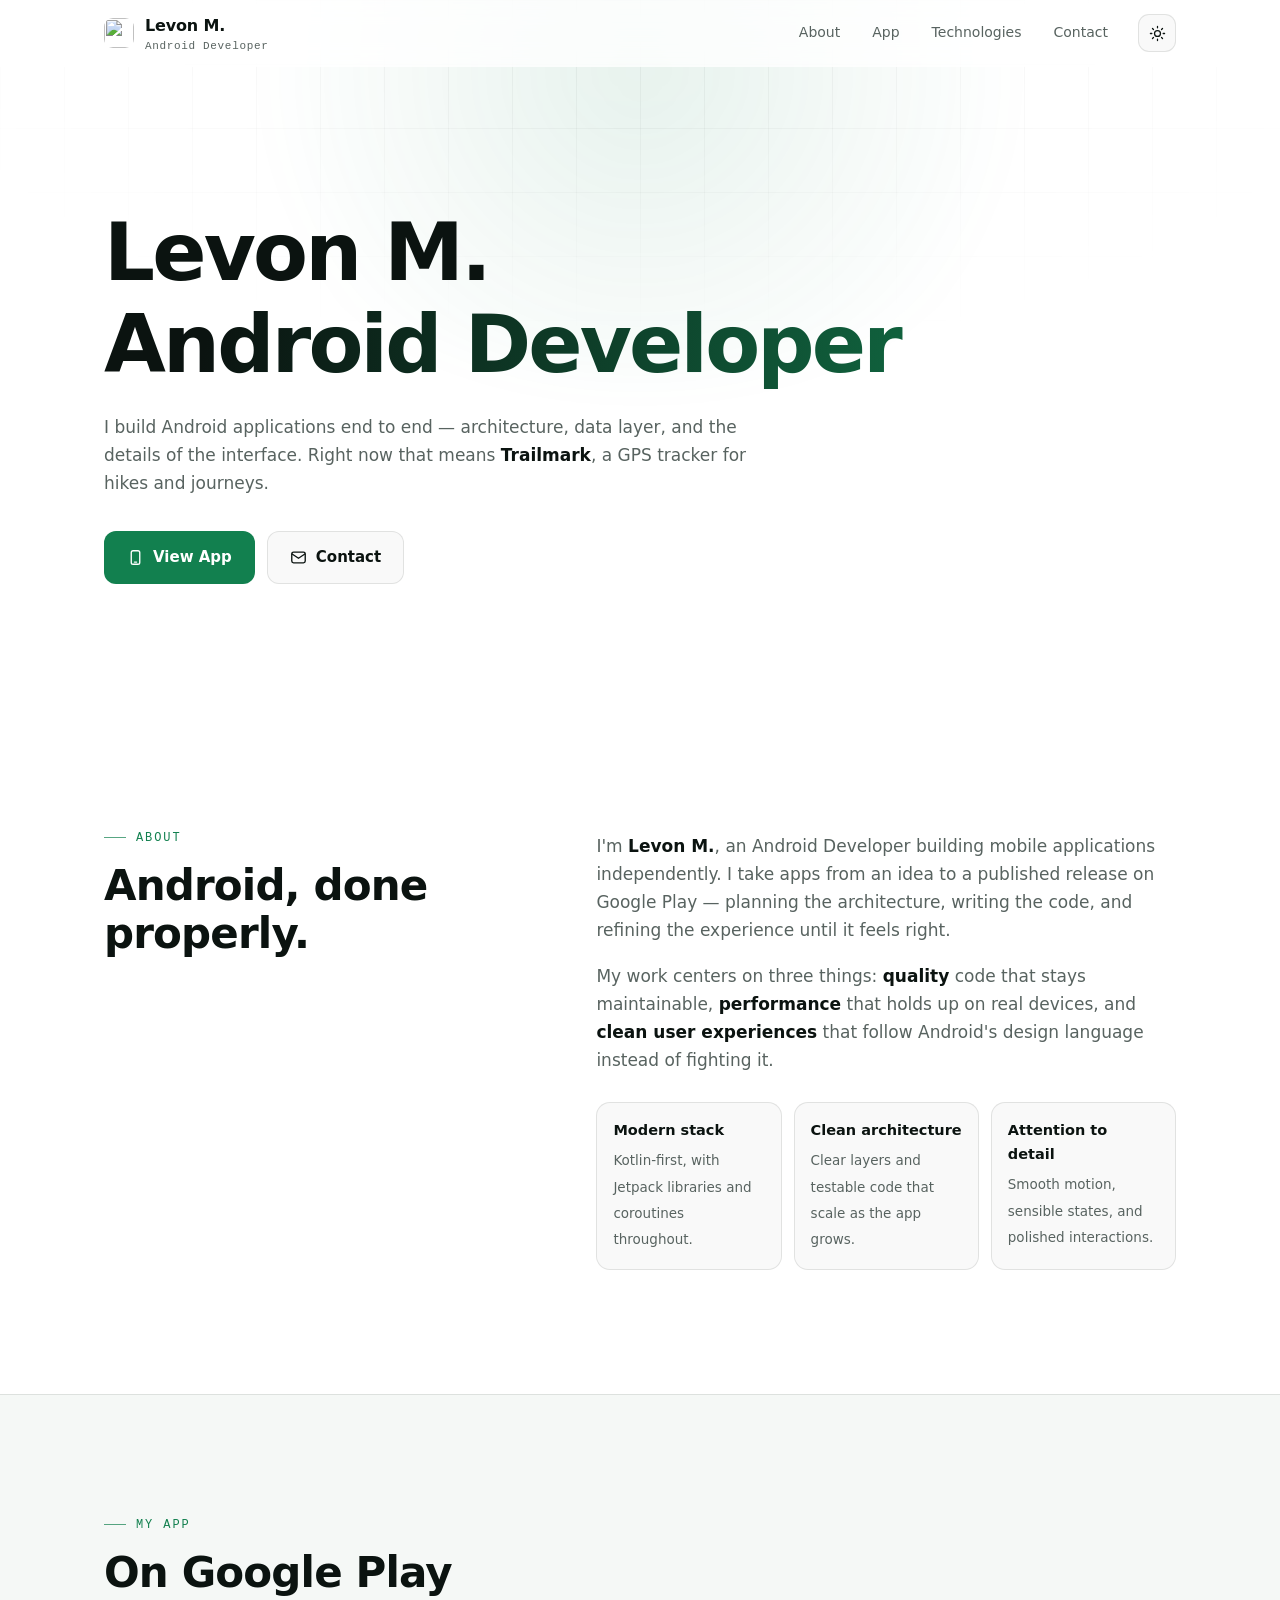
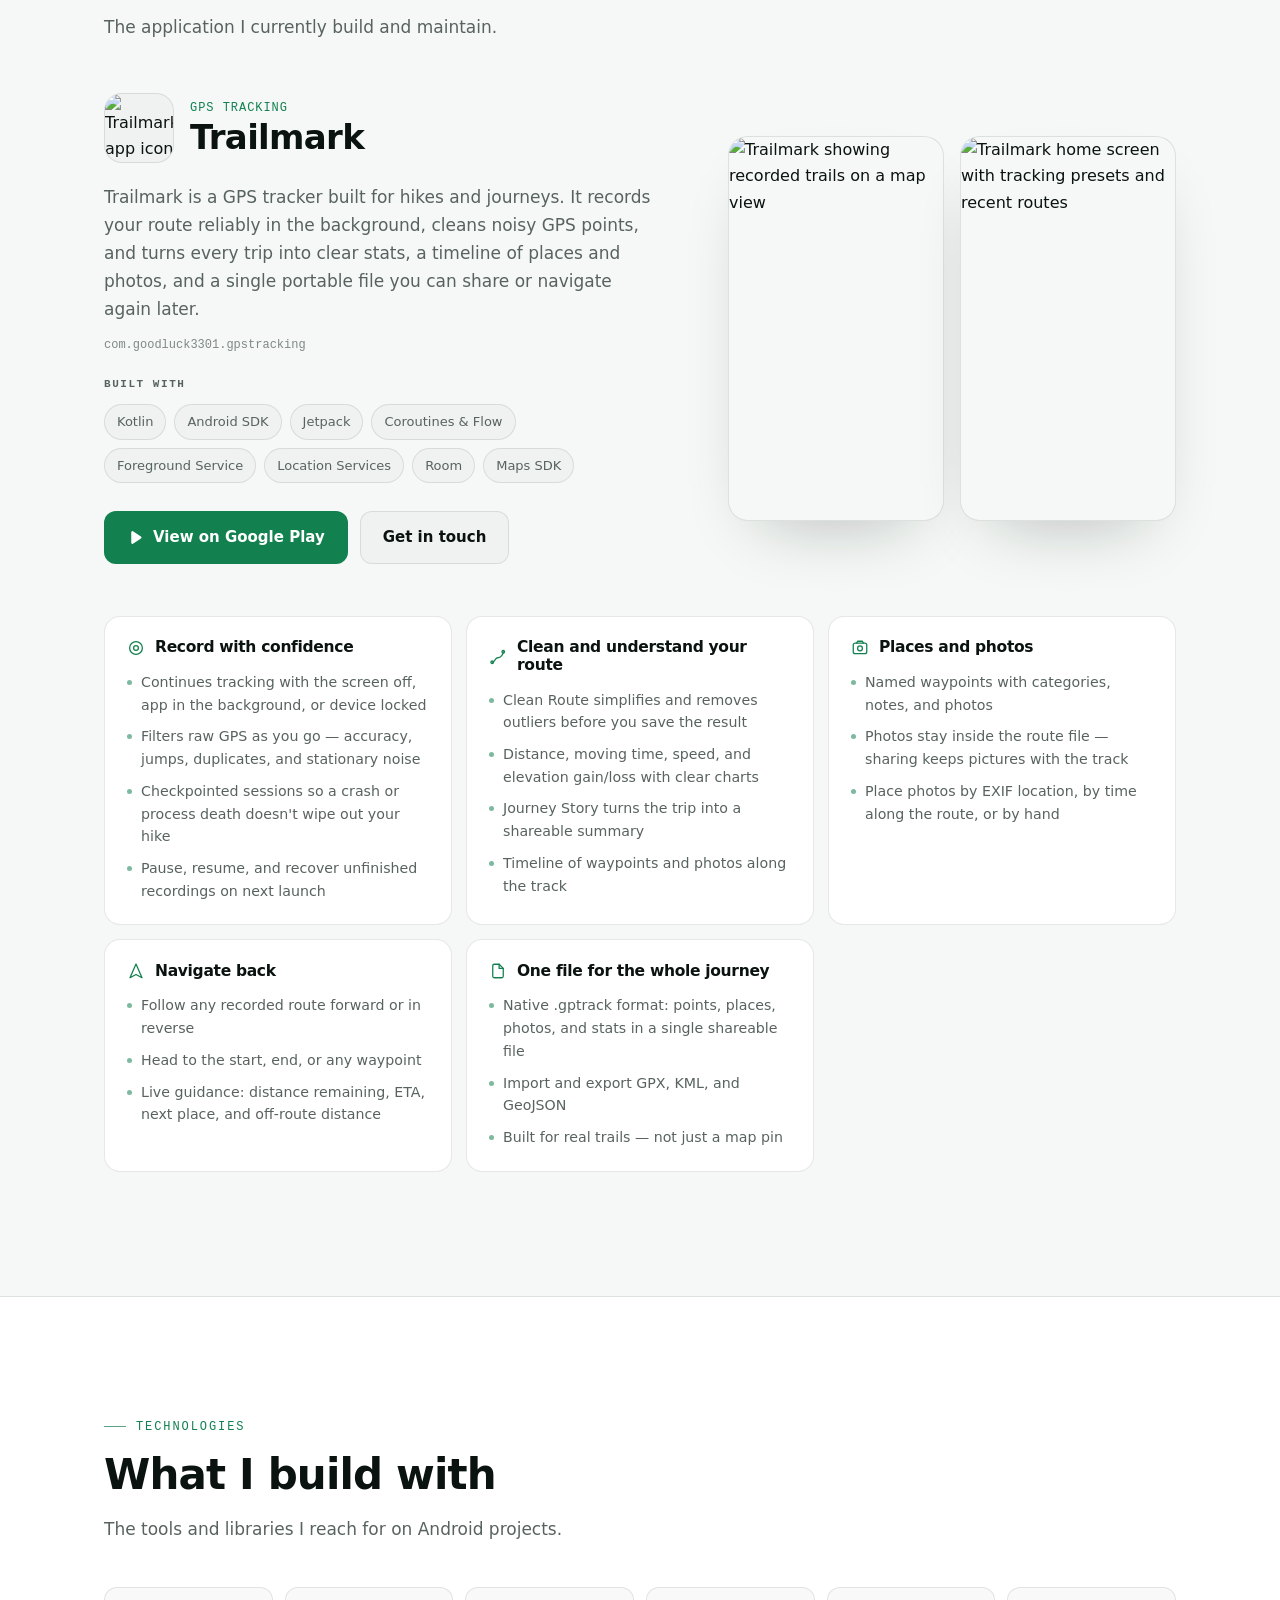
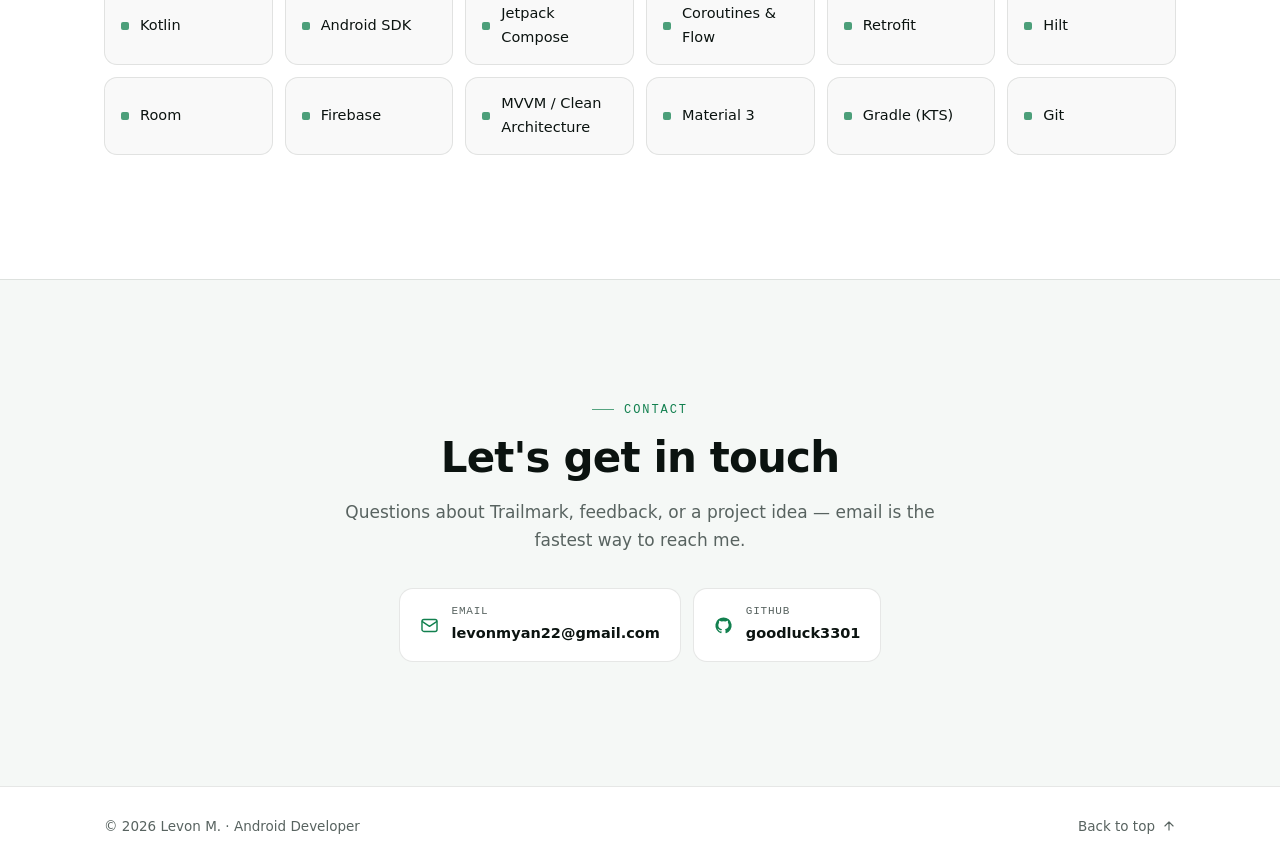
==== commit cdf8585c: "Update print statement from 'Hello' to 'Goodbye'" ====
--- a/index.html
+++ b/index.html
@@ -1,234 +1,619 @@
-<!DOCTYPE html>
-<html lang="en">
-<head>
-  <meta charset="UTF-8">
-  <meta name="viewport" content="width=device-width, initial-scale=1.0">
-  <meta name="description" content="Privacy Policy for Smart Note — a local-first productivity app for Android.">
-  <title>Privacy Policy — Smart Note</title>
-  <style>
-    :root {
-      color-scheme: light dark;
-      --bg: #fafaf8;
-      --surface: #ffffff;
-      --text: #1a1a22;
-      --muted: #5c5a55;
-      --accent: #e85d4c;
-      --border: #d4d2cc;
-      --max-width: 720px;
-    }
-    @media (prefers-color-scheme: dark) {
-      :root {
-        --bg: #121218;
-        --surface: #1e1e26;
-        --text: #e8e6e1;
-        --muted: #c8c6c0;
-        --border: #3a3a44;
-      }
-    }
-  * { box-sizing: border-box; }
-  body {
-    margin: 0;
-    font-family: -apple-system, BlinkMacSystemFont, "Segoe UI", Roboto, Helvetica, Arial, sans-serif;
-    font-size: 16px;
-    line-height: 1.65;
-    color: var(--text);
-    background: var(--bg);
-  }
-  header {
-    background: var(--surface);
-    border-bottom: 1px solid var(--border);
-    padding: 2rem 1.25rem 1.5rem;
-  }
-  main {
-    max-width: var(--max-width);
-    margin: 0 auto;
-    padding: 2rem 1.25rem 4rem;
-  }
-  h1 {
-    margin: 0 0 0.35rem;
-    font-size: 1.85rem;
-    font-weight: 650;
-    letter-spacing: -0.02em;
-  }
-  .meta {
-    color: var(--muted);
-    font-size: 0.95rem;
-    margin: 0;
-  }
-  h2 {
-    margin: 2rem 0 0.75rem;
-    font-size: 1.15rem;
-    font-weight: 650;
-    color: var(--text);
-  }
-  p, li { color: var(--text); }
-  p { margin: 0 0 1rem; }
-  ul { margin: 0 0 1rem; padding-left: 1.35rem; }
-  li { margin-bottom: 0.45rem; }
-  a { color: var(--accent); }
-  nav {
-    margin-top: 1rem;
-    font-size: 0.92rem;
-  }
-  nav a { margin-right: 1rem; }
-  .highlight {
-    background: var(--surface);
-    border: 1px solid var(--border);
-    border-radius: 10px;
-    padding: 1rem 1.15rem;
-    margin: 1.25rem 0;
-  }
-  footer {
-    max-width: var(--max-width);
-    margin: 0 auto;
-    padding: 0 1.25rem 3rem;
-    color: var(--muted);
-    font-size: 0.9rem;
-  }
-  </style>
-</head>
-<body>
-  <header>
-    <h1>Privacy Policy</h1>
-    <p class="meta">Smart Note · Effective date: May 23, 2026 · Last updated: May 23, 2026</p>
-    <nav>
-      <a href="terms-of-use.html">Terms of Use</a>
-      <a href="mailto:levonmyan22@gmail.com">Contact</a>
-    </nav>
-  </header>
-
-  <main>
-    <p>
-      Smart Note ("we", "our", or "the app") is an Android productivity application developed by
-      <strong>GoodLuck3301</strong>. This Privacy Policy explains how information is handled when you use Smart Note.
-    </p>
-
-    <div class="highlight">
-      <strong>Summary:</strong> Smart Note is designed to be local-first. Your notes, tasks, diary entries,
-      bookmarks, and most app data are stored on your device. We do not operate user accounts, do not sell your data,
-      and do not include advertising or analytics SDKs. Data is only sent over the internet when you explicitly enable
-      optional features such as AI integrations or when the app needs network access for markdown rendering or calendar
-      synchronization you choose to use.
-    </div>
-
-    <h2>1. Information We Do Not Collect</h2>
-    <p>Smart Note does not:</p>
-    <ul>
-      <li>Require you to create an account or sign in</li>
-      <li>Collect personal information automatically for marketing or profiling</li>
-      <li>Include third-party advertising or analytics trackers</li>
-      <li>Upload your notes, tasks, diary entries, or bookmarks to our servers</li>
-    </ul>
-
-    <h2>2. Data Stored Locally on Your Device</h2>
-    <p>
-      The following data is stored locally on your device using on-device storage technologies
-      (including Room database and DataStore preferences):
-    </p>
-    <ul>
-      <li><strong>Notes</strong> — titles, content (including Markdown), folders, and pin status</li>
-      <li><strong>Tasks</strong> — titles, descriptions, priorities, sub-tasks, due dates, and completion status</li>
-      <li><strong>Diary entries</strong> — titles, content, mood selections, and timestamps</li>
-      <li><strong>Bookmarks</strong> — titles and URLs you save</li>
-      <li><strong>Calendar data</strong> — events read from or written to your device calendar when you grant permission</li>
-      <li><strong>App settings</strong> — theme, font, startup screen, sort order, and other preferences</li>
-      <li><strong>Reminders</strong> — alarm schedules for task due dates</li>
-      <li><strong>AI configuration</strong> — your chosen provider, API keys, model names, and custom API URLs (stored locally in preferences)</li>
-    </ul>
-    <p>
-      Android backup is disabled for the app (<code>allowBackup="false"</code>). You may manually export your data
-      through the in-app Import/Export feature, optionally with password-based encryption.
-    </p>
-
-    <h2>3. Optional AI Assistant</h2>
-    <p>
-      If you enable the AI assistant in Settings and configure a provider (such as OpenAI or Google Gemini),
-      messages you send — including any notes, tasks, or calendar events you attach — are transmitted directly from
-      your device to the third-party AI provider you selected, using the API key and endpoint you provide.
-    </p>
-    <ul>
-      <li>AI features are entirely optional and disabled by default until you configure them</li>
-      <li>We do not receive, store, or process your AI conversations on our own servers</li>
-      <li>Your API keys are stored locally on your device and are not transmitted to us</li>
-      <li>Data handling by AI providers is governed by their respective privacy policies</li>
-    </ul>
-    <p>We recommend reviewing the privacy policies of any AI provider you choose:</p>
-    <ul>
-      <li><a href="https://openai.com/policies/privacy-policy" rel="noopener noreferrer" target="_blank">OpenAI Privacy Policy</a></li>
-      <li><a href="https://policies.google.com/privacy" rel="noopener noreferrer" target="_blank">Google Privacy Policy</a></li>
-    </ul>
-
-    <h2>4. Device Permissions</h2>
-    <p>Smart Note may request the following Android permissions to provide specific features:</p>
-    <ul>
-      <li><strong>Internet</strong> — optional AI integrations, Markdown content that references remote resources, and network-based features you enable</li>
-      <li><strong>Read/Write Calendar</strong> — display and manage calendar events within the app and on home screen widgets</li>
-      <li><strong>Notifications</strong> — deliver task reminder alerts</li>
-      <li><strong>Schedule exact alarms</strong> — trigger reminders at precise due times</li>
-      <li><strong>Receive boot completed</strong> — restore scheduled reminders after device restart</li>
-      <li><strong>Biometric / device credentials</strong> — optional app lock using your device's built-in authentication (processed entirely on-device; we do not receive biometric data)</li>
-    </ul>
-    <p>You can revoke permissions at any time through your device settings. Some features may not work without the relevant permission.</p>
-
-    <h2>5. Share Intents and Widgets</h2>
-    <p>
-      Smart Note can receive text shared from other apps to create notes, tasks, or bookmarks. This content is saved
-      locally on your device. Home screen widgets display tasks and calendar information from your local data and
-      device calendar; widget data is not sent to external servers by Smart Note.
-    </p>
-
-    <h2>6. Import and Export</h2>
-    <p>
-      When you use the Import/Export feature, data is read from or written to files and folders you select on your
-      device. You control where exported files are stored. Optional encryption uses a password you provide; we do not
-      have access to that password or your exported files.
-    </p>
-
-    <h2>7. Screenshot Blocking</h2>
-    <p>
-      If you enable "Block screenshots" in Settings, the app uses Android's secure window flag to discourage
-      screenshots and screen recording while the app is open. This setting is processed on your device only.
-    </p>
-
-    <h2>8. Children's Privacy</h2>
-    <p>
-      Smart Note is not directed at children under 13. We do not knowingly collect personal information from children.
-      If you believe a child has provided personal information through optional third-party AI features, please contact
-      the relevant AI provider or us using the contact information below.
-    </p>
-
-    <h2>9. Data Retention and Deletion</h2>
-    <p>
-      Your data remains on your device until you delete it within the app, clear app data through Android settings,
-      or uninstall Smart Note. Uninstalling the app removes locally stored app data from your device.
-    </p>
-
-    <h2>10. Security</h2>
-    <p>
-      We take reasonable measures to design Smart Note with privacy in mind, including local storage, disabled cloud
-      backup, and optional app lock. However, no method of electronic storage is 100% secure. You are responsible for
-      securing your device and any API keys you enter for AI integrations.
-    </p>
-
-    <h2>11. Changes to This Policy</h2>
-    <p>
-      We may update this Privacy Policy from time to time. When we do, we will revise the "Last updated" date at the
-      top of this page. Continued use of Smart Note after changes become effective constitutes acceptance of the
-      updated policy.
-    </p>
-
-    <h2>12. Contact Us</h2>
-    <p>
-      If you have questions about this Privacy Policy or Smart Note's privacy practices, contact us at:
-    </p>
-    <p>
-      <strong>Email:</strong> <a href="mailto:levonmyan22@gmail.com">levonmyan22@gmail.com</a><br>
-      <strong>App:</strong> Smart Note (com.goodluck3301.smartnote)
-    </p>
-  </main>
-
-  <footer>
-    <p>&copy; 2026 GoodLuck3301. Smart Note is provided as-is. See also our <a href="terms-of-use.html">Terms of Use</a>.</p>
-  </footer>
-</body>
-</html>
+<!DOCTYPE html>
+<html lang="en" data-theme="dark">
+<head>
+<meta charset="utf-8">
+<meta name="viewport" content="width=device-width, initial-scale=1">
+<title>Levon M. — Android Developer | Trailmark</title>
+
+<!-- ============================== SEO ============================== -->
+<meta name="description" content="Levon M. is an Android Developer and the maker of Trailmark, a GPS tracker for hikes and journeys that records routes reliably in the background.">
+<meta name="author" content="Levon M.">
+<meta name="keywords" content="Levon M., Android Developer, Trailmark, GPS tracker, hiking app, route recording, GPX, Kotlin">
+<meta name="robots" content="index, follow">
+<meta name="theme-color" content="#0b0f0d" media="(prefers-color-scheme: dark)">
+<meta name="theme-color" content="#ffffff" media="(prefers-color-scheme: light)">
+<link rel="canonical" href="https://example.com/"><!-- TODO: replace with the real domain -->
+
+<meta property="og:type" content="website">
+<meta property="og:title" content="Levon M. — Android Developer | Trailmark">
+<meta property="og:description" content="Android Developer and maker of Trailmark, a GPS tracker for hikes and journeys.">
+<meta property="og:url" content="https://example.com/"><!-- TODO: replace with the real domain -->
+<meta property="og:site_name" content="Levon M.">
+<meta property="og:image" content="https://play-lh.googleusercontent.com/hfSpCyTElmkGwZwaJzRqDKz43gmhUDdUxa6NQI4hmcB6eu2w-kCALLtzN0sGRl7H15icA4bonsrQfP1ABMCKDA=w512-h512-rw">
+<meta property="og:image:width" content="512">
+<meta property="og:image:height" content="512">
+<meta name="twitter:card" content="summary">
+<meta name="twitter:title" content="Levon M. — Android Developer | Trailmark">
+<meta name="twitter:description" content="Android Developer and maker of Trailmark, a GPS tracker for hikes and journeys.">
+
+<!-- images are served by the Google Play CDN, so no image files are needed here -->
+<link rel="preconnect" href="https://play-lh.googleusercontent.com" crossorigin>
+<link rel="icon" type="image/webp" href="https://play-lh.googleusercontent.com/hfSpCyTElmkGwZwaJzRqDKz43gmhUDdUxa6NQI4hmcB6eu2w-kCALLtzN0sGRl7H15icA4bonsrQfP1ABMCKDA=w64-h64-rw">
+<link rel="apple-touch-icon" href="https://play-lh.googleusercontent.com/hfSpCyTElmkGwZwaJzRqDKz43gmhUDdUxa6NQI4hmcB6eu2w-kCALLtzN0sGRl7H15icA4bonsrQfP1ABMCKDA=w192-h192-rw">
+
+<script type="application/ld+json">
+{
+  "@context": "https://schema.org",
+  "@graph": [
+    {
+      "@type": "Person",
+      "@id": "#levon",
+      "name": "Levon M.",
+      "jobTitle": "Android Developer",
+      "email": "mailto:levonmyan22@gmail.com",
+      "sameAs": ["https://github.com/goodluck3301"]
+    },
+    {
+      "@type": "MobileApplication",
+      "name": "Trailmark",
+      "operatingSystem": "Android",
+      "applicationCategory": "TravelApplication",
+      "description": "Trailmark is a GPS tracker built for hikes and journeys. It records your route reliably in the background, cleans noisy GPS points, and turns every trip into clear stats, a timeline of places and photos, and a single portable file you can share or navigate again later.",
+      "url": "https://play.google.com/store/apps/details?id=com.goodluck3301.gpstracking",
+      "author": { "@id": "#levon" }
+    }
+  ]
+}
+</script>
+
+<style>
+/* ============================== THEME TOKENS ============================== */
+:root{
+  --maxw:1120px;
+  --ease:cubic-bezier(.22,1,.36,1);
+  --font:"Inter","SF Pro Text",-apple-system,BlinkMacSystemFont,"Segoe UI",Roboto,system-ui,sans-serif;
+  --mono:"JetBrains Mono",ui-monospace,SFMono-Regular,Menlo,Consolas,monospace;
+}
+[data-theme="dark"]{
+  --accent:#57d69b;            /* mint, taken from the Trailmark mark */
+  --accent-ink:#06150e;
+  --bg:#0b0f0d;
+  --bg-soft:#101613;
+  --surface:rgba(255,255,255,.035);
+  --border:rgba(255,255,255,.09);
+  --border-strong:rgba(255,255,255,.17);
+  --text:#f1f5f2;
+  --muted:#98a5a0;
+  --glow:rgba(87,214,155,.15);
+  --shadow:0 30px 70px -28px rgba(0,0,0,.85);
+}
+[data-theme="light"]{
+  --accent:#12804f;
+  --accent-ink:#ffffff;
+  --bg:#ffffff;
+  --bg-soft:#f5f8f6;
+  --surface:rgba(10,20,15,.025);
+  --border:rgba(10,20,15,.1);
+  --border-strong:rgba(10,20,15,.2);
+  --text:#0b1310;
+  --muted:#586360;
+  --glow:rgba(18,128,79,.1);
+  --shadow:0 30px 70px -34px rgba(11,19,16,.3);
+}
+
+/* ============================== BASE ============================== */
+*,*::before,*::after{box-sizing:border-box}
+html{scroll-behavior:smooth;-webkit-text-size-adjust:100%}
+body{
+  margin:0;font-family:var(--font);background:var(--bg);color:var(--text);
+  line-height:1.65;font-size:16px;-webkit-font-smoothing:antialiased;overflow-x:hidden;
+  transition:background .3s var(--ease),color .3s var(--ease);
+}
+h1,h2,h3,h4{margin:0;line-height:1.15;letter-spacing:-.02em;font-weight:650}
+p{margin:0}
+a{color:inherit;text-decoration:none}
+img{max-width:100%;display:block}
+ul{margin:0;padding:0;list-style:none}
+:focus-visible{outline:2px solid var(--accent);outline-offset:3px;border-radius:6px}
+
+.wrap{width:100%;max-width:var(--maxw);margin-inline:auto;padding-inline:24px}
+section{padding:clamp(72px,11vw,124px) 0;position:relative}
+
+.eyebrow{
+  font:500 12px/1 var(--mono);letter-spacing:.16em;text-transform:uppercase;color:var(--accent);
+  display:flex;align-items:center;gap:10px;margin-bottom:18px;
+}
+.eyebrow::before{content:"";width:22px;height:1px;background:var(--accent);opacity:.7}
+h2.title{font-size:clamp(28px,4.4vw,42px);margin-bottom:16px}
+.lead{color:var(--muted);font-size:clamp(15px,1.6vw,17px);max-width:62ch}
+.lead strong{color:var(--text);font-weight:600}
+
+/* ============================== BACKDROP ============================== */
+.backdrop{position:fixed;inset:0;z-index:-1;pointer-events:none;overflow:hidden}
+.backdrop::before{
+  content:"";position:absolute;inset:0;
+  background-image:linear-gradient(var(--border) 1px,transparent 1px),linear-gradient(90deg,var(--border) 1px,transparent 1px);
+  background-size:64px 64px;opacity:.5;
+  mask-image:radial-gradient(ellipse 80% 55% at 50% 0%,#000 10%,transparent 75%);
+  -webkit-mask-image:radial-gradient(ellipse 80% 55% at 50% 0%,#000 10%,transparent 75%);
+}
+.backdrop::after{
+  content:"";position:absolute;top:-240px;left:50%;transform:translateX(-50%);
+  width:min(900px,120vw);height:620px;border-radius:50%;
+  background:radial-gradient(circle,var(--glow),transparent 70%);filter:blur(20px);
+}
+
+/* ============================== NAV ============================== */
+header{
+  position:sticky;top:0;z-index:50;
+  backdrop-filter:blur(14px);-webkit-backdrop-filter:blur(14px);
+  background:color-mix(in srgb,var(--bg) 78%,transparent);
+  border-bottom:1px solid transparent;
+  transition:border-color .3s var(--ease),background .3s var(--ease);
+}
+header.scrolled{border-bottom-color:var(--border)}
+nav{display:flex;align-items:center;gap:16px;height:66px}
+.brand{display:flex;align-items:center;gap:11px;font-weight:650;letter-spacing:-.01em;margin-right:auto}
+.brand img{width:30px;height:30px;border-radius:9px;flex:none}
+.brand small{display:block;font:500 11px/1.3 var(--mono);color:var(--muted);letter-spacing:.06em}
+.nav-links{display:flex;gap:4px}
+.nav-links a{padding:8px 14px;border-radius:999px;font-size:14px;color:var(--muted);transition:color .2s,background .2s}
+.nav-links a:hover{color:var(--text);background:var(--surface)}
+.icon-btn{
+  display:grid;place-items:center;width:38px;height:38px;flex:none;
+  border:1px solid var(--border);border-radius:11px;background:var(--surface);
+  color:var(--text);cursor:pointer;transition:border-color .2s,transform .2s var(--ease);
+}
+.icon-btn:hover{border-color:var(--border-strong);transform:translateY(-1px)}
+.icon-btn svg{width:17px;height:17px}
+[data-theme="dark"] .icon-sun{display:none}
+[data-theme="light"] .icon-moon{display:none}
+
+/* ============================== BUTTONS ============================== */
+.btn{
+  display:inline-flex;align-items:center;justify-content:center;gap:9px;
+  padding:13px 22px;border-radius:12px;font-size:15px;font-weight:600;
+  border:1px solid transparent;cursor:pointer;white-space:nowrap;
+  transition:transform .2s var(--ease),box-shadow .25s var(--ease),border-color .2s,background .2s;
+}
+.btn svg{width:17px;height:17px;flex:none}
+.btn-primary{background:var(--accent);color:var(--accent-ink)}
+.btn-primary:hover{transform:translateY(-2px);box-shadow:0 12px 28px -10px var(--accent)}
+.btn-ghost{background:var(--surface);border-color:var(--border);color:var(--text)}
+.btn-ghost:hover{transform:translateY(-2px);border-color:var(--border-strong)}
+
+/* ============================== HERO ============================== */
+.hero{padding-top:clamp(76px,13vw,140px);padding-bottom:clamp(72px,11vw,124px)}
+.hero h1{font-size:clamp(44px,8vw,80px);font-weight:700;letter-spacing:-.035em}
+.hero h1 .role{
+  display:block;background:linear-gradient(100deg,var(--text) 10%,var(--accent));
+  -webkit-background-clip:text;background-clip:text;color:transparent;
+}
+.hero p.lead{margin-top:22px}
+.hero-actions{display:flex;flex-wrap:wrap;gap:12px;margin-top:34px}
+
+/* the app screenshots are the visual focus — they already include a device frame */
+.shot-card{
+  border-radius:20px;overflow:hidden;border:1px solid var(--border);
+  background:var(--bg-soft);box-shadow:var(--shadow);margin:0;
+  transition:transform .5s var(--ease);
+}
+.shot-card img{width:100%;height:auto}
+
+/* ============================== ABOUT ============================== */
+.about-grid{display:grid;grid-template-columns:.85fr 1.15fr;gap:clamp(28px,5vw,64px)}
+.about-body{display:grid;gap:18px}
+.about-body p{color:var(--muted);font-size:clamp(15px,1.6vw,17px)}
+.about-body strong{color:var(--text);font-weight:600}
+.principles{display:grid;grid-template-columns:repeat(auto-fit,minmax(168px,1fr));gap:12px;margin-top:10px}
+.principle{padding:16px;border:1px solid var(--border);border-radius:14px;background:var(--surface);transition:border-color .25s,transform .25s var(--ease)}
+.principle:hover{border-color:var(--border-strong);transform:translateY(-3px)}
+.principle b{display:block;font-size:14.5px;margin-bottom:4px}
+.principle span{font-size:13.5px;color:var(--muted);line-height:1.55}
+
+/* ============================== APP SHOWCASE ============================== */
+#app{background:var(--bg-soft);border-block:1px solid var(--border)}
+.apps{display:grid;gap:clamp(56px,9vw,104px);margin-top:clamp(36px,5vw,52px)}
+.app-top{display:grid;grid-template-columns:1fr .8fr;gap:clamp(32px,6vw,64px);align-items:center}
+.app-head{display:flex;align-items:center;gap:16px;margin-bottom:20px}
+.app-icon{width:70px;height:70px;flex:none;border-radius:18px;overflow:hidden;border:1px solid var(--border);background:var(--surface);display:grid;place-items:center}
+.app-icon img{width:100%;height:100%;object-fit:cover}
+.app-icon .ph{font:600 11px/1 var(--mono);color:var(--muted)}
+.app-head h3{font-size:clamp(26px,3.4vw,34px)}
+.app-head .cat{font:500 12px/1.6 var(--mono);color:var(--accent);letter-spacing:.08em;text-transform:uppercase}
+.app-desc{color:var(--muted);font-size:clamp(15px,1.6vw,17px);max-width:58ch}
+.pkg{font:500 12px/1 var(--mono);color:var(--muted);opacity:.75;margin-top:16px;word-break:break-all}
+.block-label{font:600 11px/1 var(--mono);letter-spacing:.14em;text-transform:uppercase;color:var(--muted);margin:28px 0 14px}
+.chips{display:flex;flex-wrap:wrap;gap:8px}
+.chip{padding:6px 12px;border:1px solid var(--border);border-radius:999px;background:var(--surface);font-size:13px;color:var(--muted);transition:color .2s,border-color .2s}
+.chip:hover{color:var(--text);border-color:var(--border-strong)}
+.app-actions{display:flex;flex-wrap:wrap;gap:12px;margin-top:28px}
+
+.gallery{display:flex;gap:16px;align-items:flex-start;justify-content:center}
+.gallery .shot-card{flex:1 1 0;min-width:0;max-width:230px}
+.gallery .shot-card:hover{transform:translateY(-6px)}
+.gallery-empty{
+  width:100%;max-width:230px;aspect-ratio:9/16;border:1px dashed var(--border-strong);border-radius:20px;
+  display:grid;place-items:center;text-align:center;color:var(--muted);
+  font:500 11.5px/1.6 var(--mono);letter-spacing:.05em;
+}
+
+.fgroups{display:grid;grid-template-columns:repeat(auto-fit,minmax(262px,1fr));gap:14px;margin-top:clamp(36px,5vw,52px)}
+.fgroup{padding:22px;border:1px solid var(--border);border-radius:16px;background:var(--bg);transition:border-color .25s,transform .25s var(--ease)}
+.fgroup:hover{border-color:var(--accent);transform:translateY(-3px)}
+.fgroup h4{display:flex;align-items:center;gap:10px;font-size:15.5px;margin-bottom:14px}
+.fgroup h4 svg{width:18px;height:18px;flex:none;color:var(--accent)}
+.fgroup li{display:flex;gap:9px;align-items:flex-start;font-size:14.2px;color:var(--muted);line-height:1.6}
+.fgroup li + li{margin-top:9px}
+.fgroup li::before{content:"";width:5px;height:5px;border-radius:50%;background:var(--accent);opacity:.55;flex:none;margin-top:9px}
+
+/* ============================== TECH ============================== */
+.tech-grid{display:grid;grid-template-columns:repeat(auto-fill,minmax(150px,1fr));gap:12px;margin-top:clamp(32px,4vw,44px)}
+.tech{
+  display:flex;align-items:center;gap:11px;padding:14px 16px;
+  border:1px solid var(--border);border-radius:13px;background:var(--surface);
+  font-size:14.5px;font-weight:500;transition:border-color .25s,transform .25s var(--ease);
+}
+.tech:hover{border-color:var(--accent);transform:translateY(-3px)}
+.tech i{width:8px;height:8px;border-radius:2px;flex:none;background:var(--accent);opacity:.75}
+
+/* ============================== CONTACT ============================== */
+#contact{background:var(--bg-soft);border-top:1px solid var(--border)}
+.contact-inner{text-align:center;max-width:620px;margin-inline:auto}
+.contact-inner .eyebrow{justify-content:center}
+.contact-inner .lead{margin:0 auto}
+.contact-links{display:flex;flex-wrap:wrap;justify-content:center;gap:12px;margin-top:34px}
+.contact-card{
+  display:flex;align-items:center;gap:13px;padding:15px 20px;
+  border:1px solid var(--border);border-radius:14px;background:var(--bg);
+  transition:border-color .25s,transform .25s var(--ease);text-align:left;
+}
+.contact-card:hover{border-color:var(--accent);transform:translateY(-3px)}
+.contact-card svg{width:19px;height:19px;flex:none;color:var(--accent)}
+.contact-card small{display:block;font:500 11px/1.4 var(--mono);color:var(--muted);letter-spacing:.07em;text-transform:uppercase}
+.contact-card b{font-weight:550;font-size:14.5px}
+
+/* ============================== FOOTER ============================== */
+footer{border-top:1px solid var(--border);padding:28px 0}
+.footer-inner{display:flex;flex-wrap:wrap;gap:14px;align-items:center;justify-content:space-between;font-size:13.5px;color:var(--muted)}
+.footer-inner a:hover{color:var(--text)}
+.to-top{display:inline-flex;align-items:center;gap:7px}
+.to-top svg{width:14px;height:14px}
+
+/* ============================== REVEAL ============================== */
+.reveal{opacity:0;transform:translateY(18px);transition:opacity .7s var(--ease),transform .7s var(--ease)}
+.reveal.in{opacity:1;transform:none}
+
+/* ============================== RESPONSIVE ============================== */
+@media (max-width:920px){
+  .about-grid,.app-top{grid-template-columns:1fr}
+  .app-visual{order:-1}
+  .gallery .shot-card{max-width:210px}
+}
+@media (max-width:680px){
+  .nav-links{display:none}
+  .wrap{padding-inline:18px}
+  .hero-actions .btn,.app-actions .btn{flex:1 1 auto}
+  .contact-card{width:100%}
+  .backdrop::before{background-size:44px 44px}
+  .gallery{gap:12px}
+}
+@media (prefers-reduced-motion:reduce){
+  *,*::before,*::after{animation:none!important;transition:none!important}
+  html{scroll-behavior:auto}
+  .reveal{opacity:1;transform:none}
+}
+</style>
+</head>
+<body>
+<div class="backdrop" aria-hidden="true"></div>
+
+<!-- ============================== HEADER ============================== -->
+<header id="header">
+  <div class="wrap">
+    <nav>
+      <a class="brand" href="#top" aria-label="Levon M., Android Developer">
+        <img src="https://play-lh.googleusercontent.com/hfSpCyTElmkGwZwaJzRqDKz43gmhUDdUxa6NQI4hmcB6eu2w-kCALLtzN0sGRl7H15icA4bonsrQfP1ABMCKDA=w64-h64-rw" alt="" width="30" height="30">
+        <span>Levon M.<small>Android Developer</small></span>
+      </a>
+      <div class="nav-links">
+        <a href="#about">About</a>
+        <a href="#app">App</a>
+        <a href="#tech">Technologies</a>
+        <a href="#contact">Contact</a>
+      </div>
+      <button class="icon-btn" id="theme-toggle" type="button" aria-label="Toggle color theme">
+        <svg class="icon-moon" viewBox="0 0 24 24" fill="none" stroke="currentColor" stroke-width="1.8" stroke-linecap="round" stroke-linejoin="round" aria-hidden="true"><path d="M21 12.8A9 9 0 1 1 11.2 3a7 7 0 0 0 9.8 9.8Z"/></svg>
+        <svg class="icon-sun" viewBox="0 0 24 24" fill="none" stroke="currentColor" stroke-width="1.8" stroke-linecap="round" stroke-linejoin="round" aria-hidden="true"><circle cx="12" cy="12" r="4.2"/><path d="M12 2v2M12 20v2M4.9 4.9l1.4 1.4M17.7 17.7l1.4 1.4M2 12h2M20 12h2M4.9 19.1l1.4-1.4M17.7 6.3l1.4-1.4"/></svg>
+      </button>
+    </nav>
+  </div>
+</header>
+
+<main id="top">
+
+  <!-- ============================== HERO ============================== -->
+  <section class="hero wrap" aria-labelledby="hero-title">
+    <h1 id="hero-title">Levon M.<span class="role">Android Developer</span></h1>
+    <p class="lead">I build Android applications end to end — architecture, data layer, and the details of the interface. Right now that means <strong>Trailmark</strong>, a GPS tracker for hikes and journeys.</p>
+    <div class="hero-actions">
+      <a class="btn btn-primary" href="#app">
+        <svg viewBox="0 0 24 24" fill="none" stroke="currentColor" stroke-width="1.9" stroke-linecap="round" stroke-linejoin="round" aria-hidden="true"><rect x="6" y="2.5" width="12" height="19" rx="2.6"/><path d="M10.5 18.5h3"/></svg>
+        View App
+      </a>
+      <a class="btn btn-ghost" href="#contact">
+        <svg viewBox="0 0 24 24" fill="none" stroke="currentColor" stroke-width="1.9" stroke-linecap="round" stroke-linejoin="round" aria-hidden="true"><rect x="2.5" y="4.5" width="19" height="15" rx="2.5"/><path d="m3 7 9 6 9-6"/></svg>
+        Contact
+      </a>
+    </div>
+  </section>
+
+  <!-- ============================== ABOUT ============================== -->
+  <section id="about" aria-labelledby="about-title">
+    <div class="wrap">
+      <div class="about-grid">
+        <div class="reveal">
+          <p class="eyebrow">About</p>
+          <h2 class="title" id="about-title">Android, done properly.</h2>
+        </div>
+        <div class="about-body reveal">
+          <p>I'm <strong>Levon M.</strong>, an Android Developer building mobile applications independently. I take apps from an idea to a published release on Google Play — planning the architecture, writing the code, and refining the experience until it feels right.</p>
+          <p>My work centers on three things: <strong>quality</strong> code that stays maintainable, <strong>performance</strong> that holds up on real devices, and <strong>clean user experiences</strong> that follow Android's design language instead of fighting it.</p>
+          <div class="principles">
+            <div class="principle"><b>Modern stack</b><span>Kotlin-first, with Jetpack libraries and coroutines throughout.</span></div>
+            <div class="principle"><b>Clean architecture</b><span>Clear layers and testable code that scale as the app grows.</span></div>
+            <div class="principle"><b>Attention to detail</b><span>Smooth motion, sensible states, and polished interactions.</span></div>
+          </div>
+        </div>
+      </div>
+    </div>
+  </section>
+
+  <!-- ============================== MY APP ==============================
+       To add another app later: append one object to the APPS array in the
+       script at the bottom of this file. Nothing else needs to change.
+  -->
+  <section id="app" aria-labelledby="app-title">
+    <div class="wrap">
+      <div class="reveal">
+        <p class="eyebrow">My App</p>
+        <h2 class="title" id="app-title">On Google Play</h2>
+        <p class="lead">The application I currently build and maintain.</p>
+      </div>
+      <div class="apps" id="apps-container"><!-- rendered from the APPS array below --></div>
+    </div>
+  </section>
+
+  <!-- ============================== TECHNOLOGIES ============================== -->
+  <section id="tech" aria-labelledby="tech-title">
+    <div class="wrap">
+      <div class="reveal">
+        <p class="eyebrow">Technologies</p>
+        <h2 class="title" id="tech-title">What I build with</h2>
+        <p class="lead">The tools and libraries I reach for on Android projects.</p>
+      </div>
+      <ul class="tech-grid reveal" id="tech-container"><!-- rendered from the TECH array below --></ul>
+    </div>
+  </section>
+
+  <!-- ============================== CONTACT ============================== -->
+  <section id="contact" aria-labelledby="contact-title">
+    <div class="wrap">
+      <div class="contact-inner reveal">
+        <p class="eyebrow">Contact</p>
+        <h2 class="title" id="contact-title">Let's get in touch</h2>
+        <p class="lead">Questions about Trailmark, feedback, or a project idea — email is the fastest way to reach me.</p>
+        <div class="contact-links">
+          <a class="contact-card" href="mailto:levonmyan22@gmail.com">
+            <svg viewBox="0 0 24 24" fill="none" stroke="currentColor" stroke-width="1.8" stroke-linecap="round" stroke-linejoin="round" aria-hidden="true"><rect x="2.5" y="4.5" width="19" height="15" rx="2.5"/><path d="m3 7 9 6 9-6"/></svg>
+            <span><small>Email</small><b>levonmyan22@gmail.com</b></span>
+          </a>
+          <a class="contact-card" href="https://github.com/goodluck3301" target="_blank" rel="noopener noreferrer">
+            <svg viewBox="0 0 24 24" fill="currentColor" aria-hidden="true"><path d="M12 1.8a10.2 10.2 0 0 0-3.23 19.89c.51.09.7-.22.7-.49v-1.9c-2.84.62-3.44-1.2-3.44-1.2-.46-1.19-1.14-1.5-1.14-1.5-.93-.64.07-.63.07-.63 1.03.07 1.57 1.06 1.57 1.06.91 1.57 2.4 1.12 2.98.85.09-.67.36-1.12.65-1.38-2.27-.26-4.65-1.14-4.65-5.07 0-1.12.4-2.03 1.05-2.75-.1-.26-.45-1.3.1-2.71 0 0 .86-.27 2.8 1.05a9.7 9.7 0 0 1 5.1 0c1.94-1.32 2.8-1.05 2.8-1.05.55 1.41.2 2.45.1 2.71.65.72 1.05 1.63 1.05 2.75 0 3.94-2.39 4.8-4.67 5.06.37.32.7.94.7 1.9v2.82c0 .27.19.59.71.49A10.2 10.2 0 0 0 12 1.8Z"/></svg>
+            <span><small>GitHub</small><b>goodluck3301</b></span>
+          </a>
+        </div>
+      </div>
+    </div>
+  </section>
+</main>
+
+<!-- ============================== FOOTER ============================== -->
+<footer>
+  <div class="wrap footer-inner">
+    <span>&copy; <span id="year">2026</span> Levon M. · Android Developer</span>
+    <a class="to-top" href="#top">Back to top
+      <svg viewBox="0 0 24 24" fill="none" stroke="currentColor" stroke-width="2" stroke-linecap="round" stroke-linejoin="round" aria-hidden="true"><path d="M12 19V5M5 12l7-7 7 7"/></svg>
+    </a>
+  </div>
+</footer>
+
+<script>
+/* =======================================================================
+   EDIT HERE — all app content lives in the APPS and TECH arrays below.
+   Adding a second or third app = append another object to APPS.
+   Empty fields ("" or []) render as placeholders, never as fake data.
+
+   Images come from the Google Play CDN, which resizes on request:
+   append "=w<width>-h<height>-rw" to any of these base URLs.
+   ======================================================================= */
+const IMG = {
+  logo:  "https://play-lh.googleusercontent.com/hfSpCyTElmkGwZwaJzRqDKz43gmhUDdUxa6NQI4hmcB6eu2w-kCALLtzN0sGRl7H15icA4bonsrQfP1ABMCKDA",
+  shot1: "https://play-lh.googleusercontent.com/NYegVH_LjGKdBtVcnol2RrqoIYus2iyEDPI1zqe-ENnwdRPtqJh8ACupAbnzZPpYrjzlCp5QxypzLMyf9ij5",
+  shot2: "https://play-lh.googleusercontent.com/3bsFCDYXm9hSVsu-iGoSiXaa-KBiDnLoq4kL5iko__-4rhG8nHBuhmNdvIhBdLny5h3zlg8KswI37yWHugCK"
+};
+const sized = (base, size) => `${base}=${size}-rw`;
+
+const APPS = [
+  {
+    name: "Trailmark",
+    category: "GPS Tracking",
+    packageId: "com.goodluck3301.gpstracking",
+    playUrl: "https://play.google.com/store/apps/details?id=com.goodluck3301.gpstracking",
+    icon: sized(IMG.logo, "w144-h144"),
+    description: "Trailmark is a GPS tracker built for hikes and journeys. It records your route reliably in the background, cleans noisy GPS points, and turns every trip into clear stats, a timeline of places and photos, and a single portable file you can share or navigate again later.",
+    screenshots: [
+      { base: IMG.shot1, alt: "Trailmark showing recorded trails on a map view" },
+      { base: IMG.shot2, alt: "Trailmark home screen with tracking presets and recent routes" }
+    ],
+    // TODO: these are placeholders — replace with the stack this app actually uses
+    tech: ["Kotlin", "Android SDK", "Jetpack", "Coroutines & Flow", "Foreground Service", "Location Services", "Room", "Maps SDK"],
+    featureGroups: [
+      {
+        icon: "record",
+        title: "Record with confidence",
+        items: [
+          "Continues tracking with the screen off, app in the background, or device locked",
+          "Filters raw GPS as you go — accuracy, jumps, duplicates, and stationary noise",
+          "Checkpointed sessions so a crash or process death doesn't wipe out your hike",
+          "Pause, resume, and recover unfinished recordings on next launch"
+        ]
+      },
+      {
+        icon: "route",
+        title: "Clean and understand your route",
+        items: [
+          "Clean Route simplifies and removes outliers before you save the result",
+          "Distance, moving time, speed, and elevation gain/loss with clear charts",
+          "Journey Story turns the trip into a shareable summary",
+          "Timeline of waypoints and photos along the track"
+        ]
+      },
+      {
+        icon: "photo",
+        title: "Places and photos",
+        items: [
+          "Named waypoints with categories, notes, and photos",
+          "Photos stay inside the route file — sharing keeps pictures with the track",
+          "Place photos by EXIF location, by time along the route, or by hand"
+        ]
+      },
+      {
+        icon: "navigate",
+        title: "Navigate back",
+        items: [
+          "Follow any recorded route forward or in reverse",
+          "Head to the start, end, or any waypoint",
+          "Live guidance: distance remaining, ETA, next place, and off-route distance"
+        ]
+      },
+      {
+        icon: "file",
+        title: "One file for the whole journey",
+        items: [
+          "Native .gptrack format: points, places, photos, and stats in a single shareable file",
+          "Import and export GPX, KML, and GeoJSON",
+          "Built for real trails — not just a map pin"
+        ]
+      }
+    ]
+  }
+];
+
+const TECH = [
+  "Kotlin", "Android SDK", "Jetpack Compose", "Coroutines & Flow",
+  "Retrofit", "Hilt", "Room", "Firebase",
+  "MVVM / Clean Architecture", "Material 3", "Gradle (KTS)", "Git"
+];
+
+/* ======================= rendering (no edits needed) ==================== */
+const byId = id => document.getElementById(id);
+const esc = s => String(s).replace(/[&<>"']/g, c => ({'&':'&amp;','<':'&lt;','>':'&gt;','"':'&quot;',"'":'&#39;'}[c]));
+const svg = d => `<svg viewBox="0 0 24 24" fill="none" stroke="currentColor" stroke-width="1.7" stroke-linecap="round" stroke-linejoin="round" aria-hidden="true">${d}</svg>`;
+
+const GROUP_ICONS = {
+  record:   svg('<circle cx="12" cy="12" r="3.2"/><circle cx="12" cy="12" r="8.5"/>'),
+  route:    svg('<path d="M4.2 19c4.5 0 3-6 7.5-6S19 8 19 5"/><circle cx="4.2" cy="19" r="1.7"/><circle cx="19" cy="5" r="1.7"/>'),
+  photo:    svg('<rect x="3" y="5.5" width="18" height="14" rx="2.6"/><circle cx="12" cy="12.5" r="3.2"/><path d="M7.5 5.5 8.8 3h6.4l1.3 2.5"/>'),
+  navigate: svg('<path d="M12 2.8 20 21l-8-4.4L4 21 12 2.8Z"/>'),
+  file:     svg('<path d="M13.5 3H7a2 2 0 0 0-2 2v14a2 2 0 0 0 2 2h10a2 2 0 0 0 2-2V8.5L13.5 3Z"/><path d="M13.5 3v5.5H19"/>')
+};
+const ICON_PLAY = '<svg viewBox="0 0 24 24" fill="currentColor" aria-hidden="true"><path d="M6 4.6a1.6 1.6 0 0 1 2.46-1.35l11.2 7.4a1.6 1.6 0 0 1 0 2.7l-11.2 7.4A1.6 1.6 0 0 1 6 19.4V4.6Z"/></svg>';
+
+function shotMarkup(s) {
+  return `<figure class="shot-card"><img
+    src="${sized(s.base, 'w1052-h592')}"
+    srcset="${sized(s.base, 'w1052-h592')} 330w, ${sized(s.base, 'w1024-h1024')} 572w"
+    sizes="(max-width:920px) 210px, 230px"
+    alt="${esc(s.alt)}" width="572" height="1024" loading="lazy" decoding="async"></figure>`;
+}
+
+function appMarkup(app) {
+  const icon = app.icon
+    ? `<img src="${app.icon}" alt="${esc(app.name)} app icon" width="70" height="70" loading="lazy">`
+    : '<span class="ph">ICON</span>';
+
+  const gallery = app.screenshots?.length
+    ? app.screenshots.map(shotMarkup).join('')
+    : '<div class="gallery-empty">Screenshots<br>coming soon</div>';
+
+  const tech = app.tech?.length
+    ? `<p class="block-label">Built with</p><div class="chips">${app.tech.map(t => `<span class="chip">${esc(t)}</span>`).join('')}</div>`
+    : '';
+
+  const playBtn = app.playUrl
+    ? `<a class="btn btn-primary" href="${esc(app.playUrl)}" target="_blank" rel="noopener noreferrer">${ICON_PLAY} View on Google Play</a>`
+    : `<button class="btn btn-primary" type="button" disabled style="opacity:.55;cursor:not-allowed">${ICON_PLAY} View on Google Play</button>`;
+
+  const groups = app.featureGroups?.length
+    ? `<div class="fgroups">${app.featureGroups.map(g => `
+        <section class="fgroup">
+          <h4>${GROUP_ICONS[g.icon] || ''}${esc(g.title)}</h4>
+          <ul>${g.items.map(i => `<li><span>${esc(i)}</span></li>`).join('')}</ul>
+        </section>`).join('')}</div>`
+    : '';
+
+  return `
+  <article class="app-card reveal">
+    <div class="app-top">
+      <div class="app-info">
+        <div class="app-head">
+          <div class="app-icon">${icon}</div>
+          <div>
+            <p class="cat">${esc(app.category || 'Android App')}</p>
+            <h3>${esc(app.name)}</h3>
+          </div>
+        </div>
+        <p class="app-desc">${esc(app.description)}</p>
+        ${app.packageId ? `<p class="pkg">${esc(app.packageId)}</p>` : ''}
+        ${tech}
+        <div class="app-actions">
+          ${playBtn}
+          <a class="btn btn-ghost" href="#contact">Get in touch</a>
+        </div>
+      </div>
+      <div class="app-visual"><div class="gallery">${gallery}</div></div>
+    </div>
+    ${groups}
+  </article>`;
+}
+
+byId('apps-container').innerHTML = APPS.map(appMarkup).join('');
+byId('tech-container').innerHTML = TECH.map(t => `<li class="tech"><i></i>${esc(t)}</li>`).join('');
+byId('year').textContent = new Date().getFullYear();
+
+/* ============================== THEME ============================== */
+const root = document.documentElement;
+const stored = localStorage.getItem('theme');
+root.dataset.theme = stored || (matchMedia('(prefers-color-scheme: light)').matches ? 'light' : 'dark');
+byId('theme-toggle').addEventListener('click', () => {
+  root.dataset.theme = root.dataset.theme === 'dark' ? 'light' : 'dark';
+  localStorage.setItem('theme', root.dataset.theme);
+});
+
+/* ============================== SCROLL UI ============================== */
+const header = byId('header');
+addEventListener('scroll', () => header.classList.toggle('scrolled', scrollY > 8), { passive: true });
+
+const io = new IntersectionObserver((entries, obs) => {
+  for (const e of entries) {
+    if (!e.isIntersecting) continue;
+    e.target.classList.add('in');
+    obs.unobserve(e.target);
+  }
+}, { rootMargin: '0px 0px -8% 0px', threshold: .05 });
+document.querySelectorAll('.reveal').forEach((el, i) => {
+  el.style.transitionDelay = `${Math.min(i, 4) * 70}ms`;
+  io.observe(el);
+});
+</script>
+
+<!--
+  DEPLOY NOTE — app-ads.txt
+  AdMob requires app-ads.txt to be served as a separate plain-text file at
+  https://<your-domain>/app-ads.txt . It cannot live inside this HTML file.
+  Create it at the domain root with the AdMob line, for example:
+      google.com, pub-0000000000000000, DIRECT, f08c47fec0942fa0
+-->
+</body>
+</html>
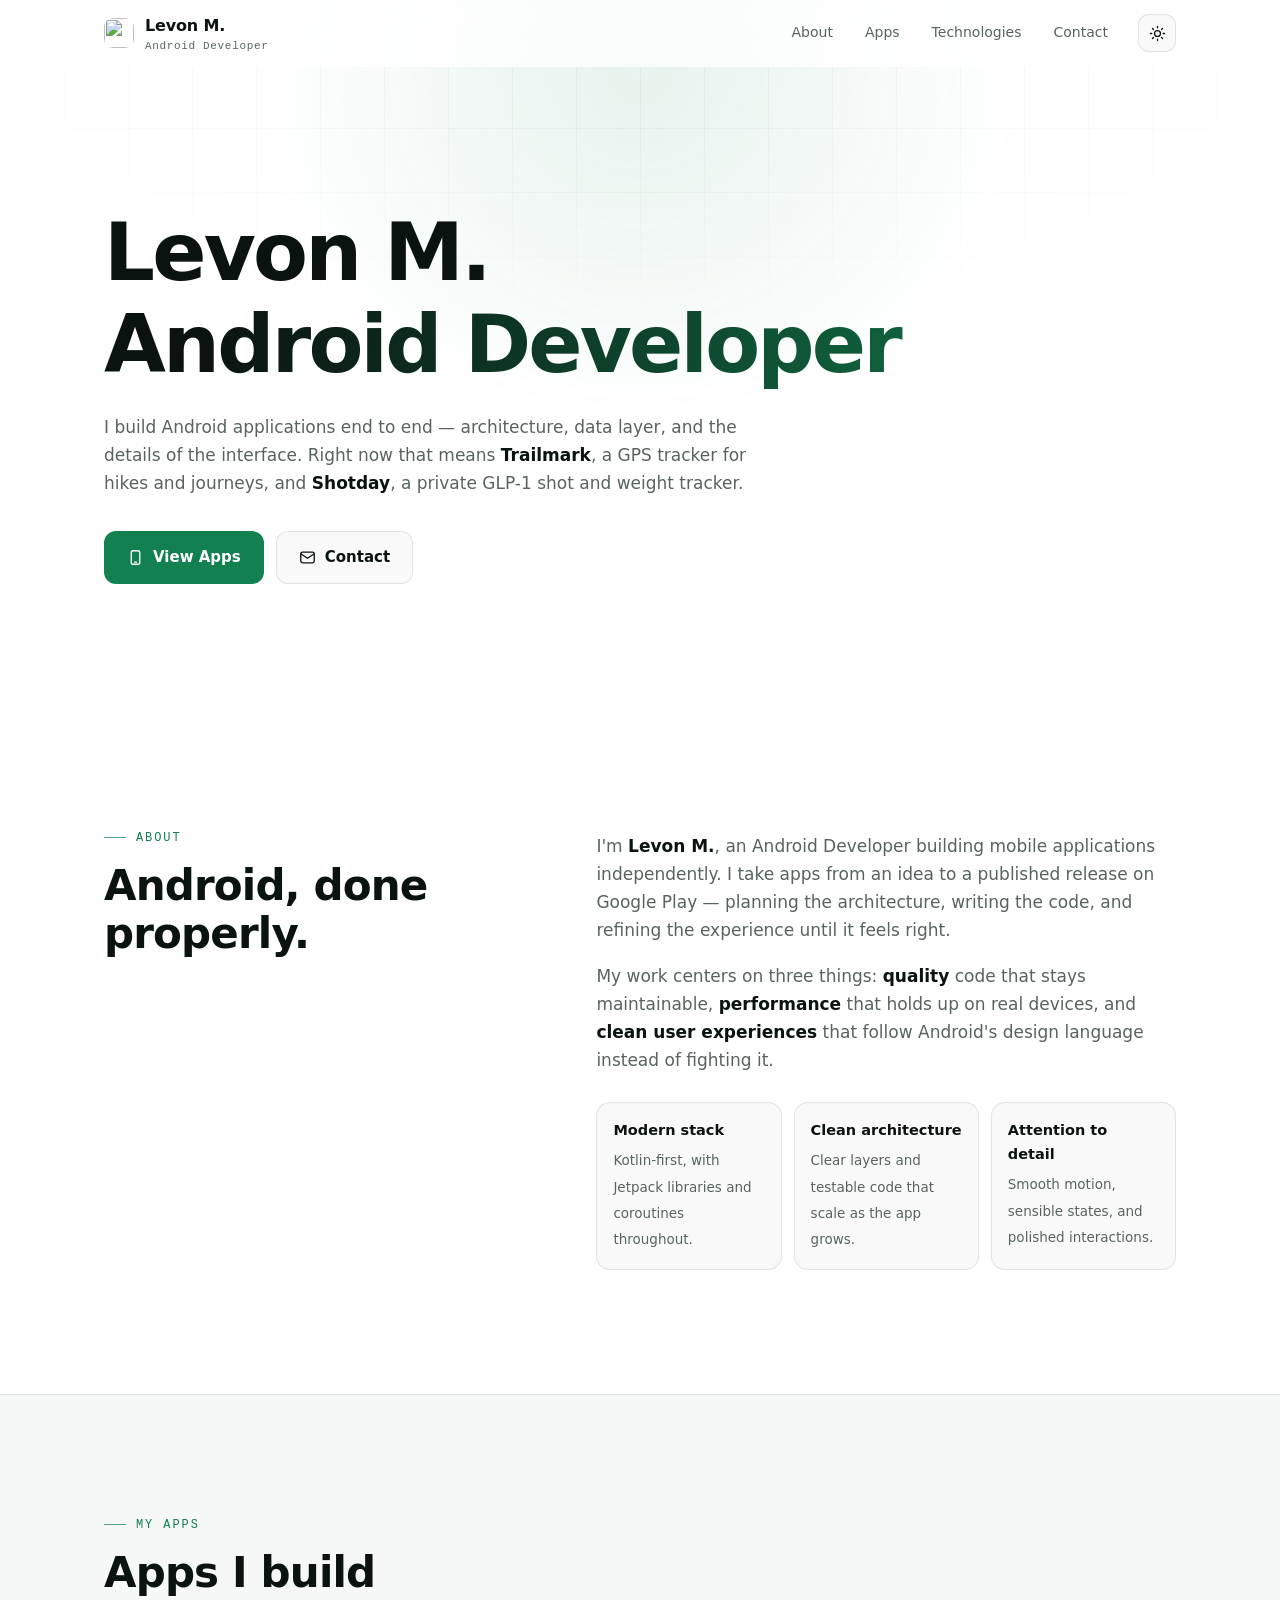
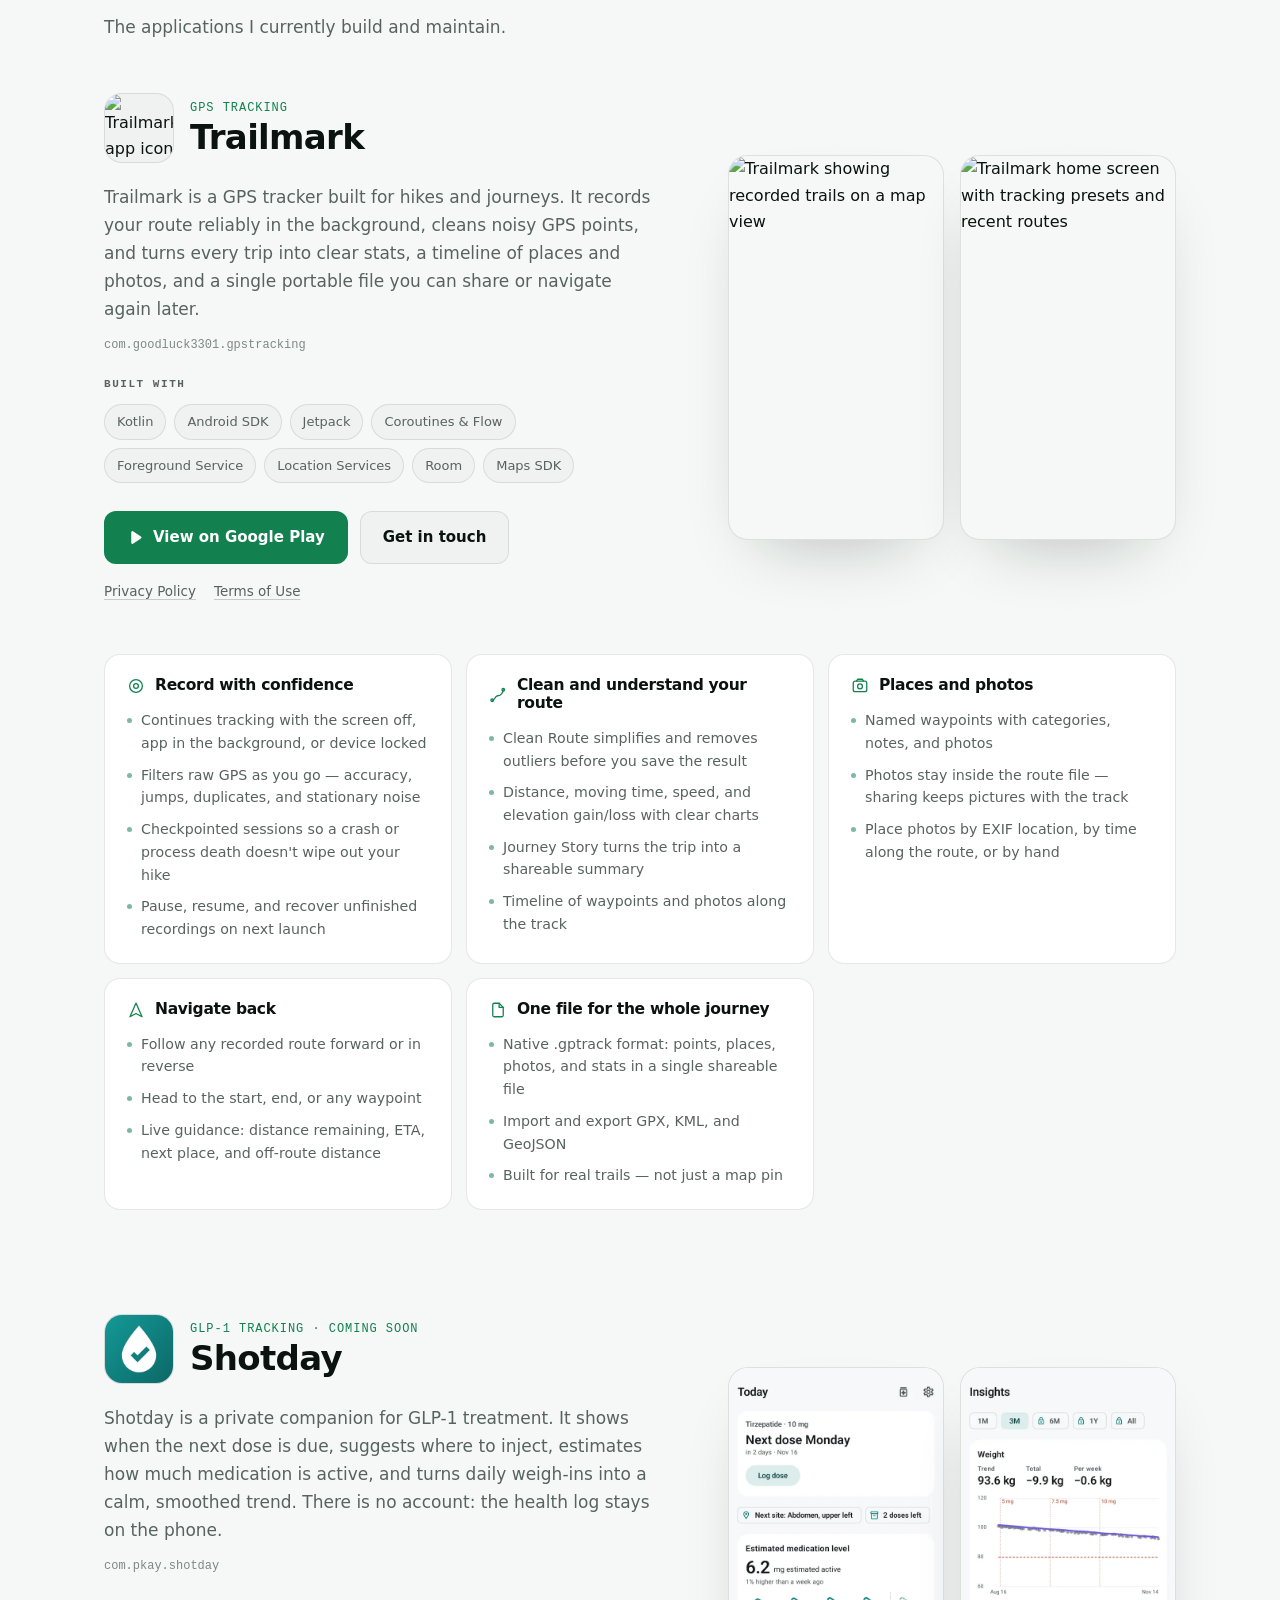
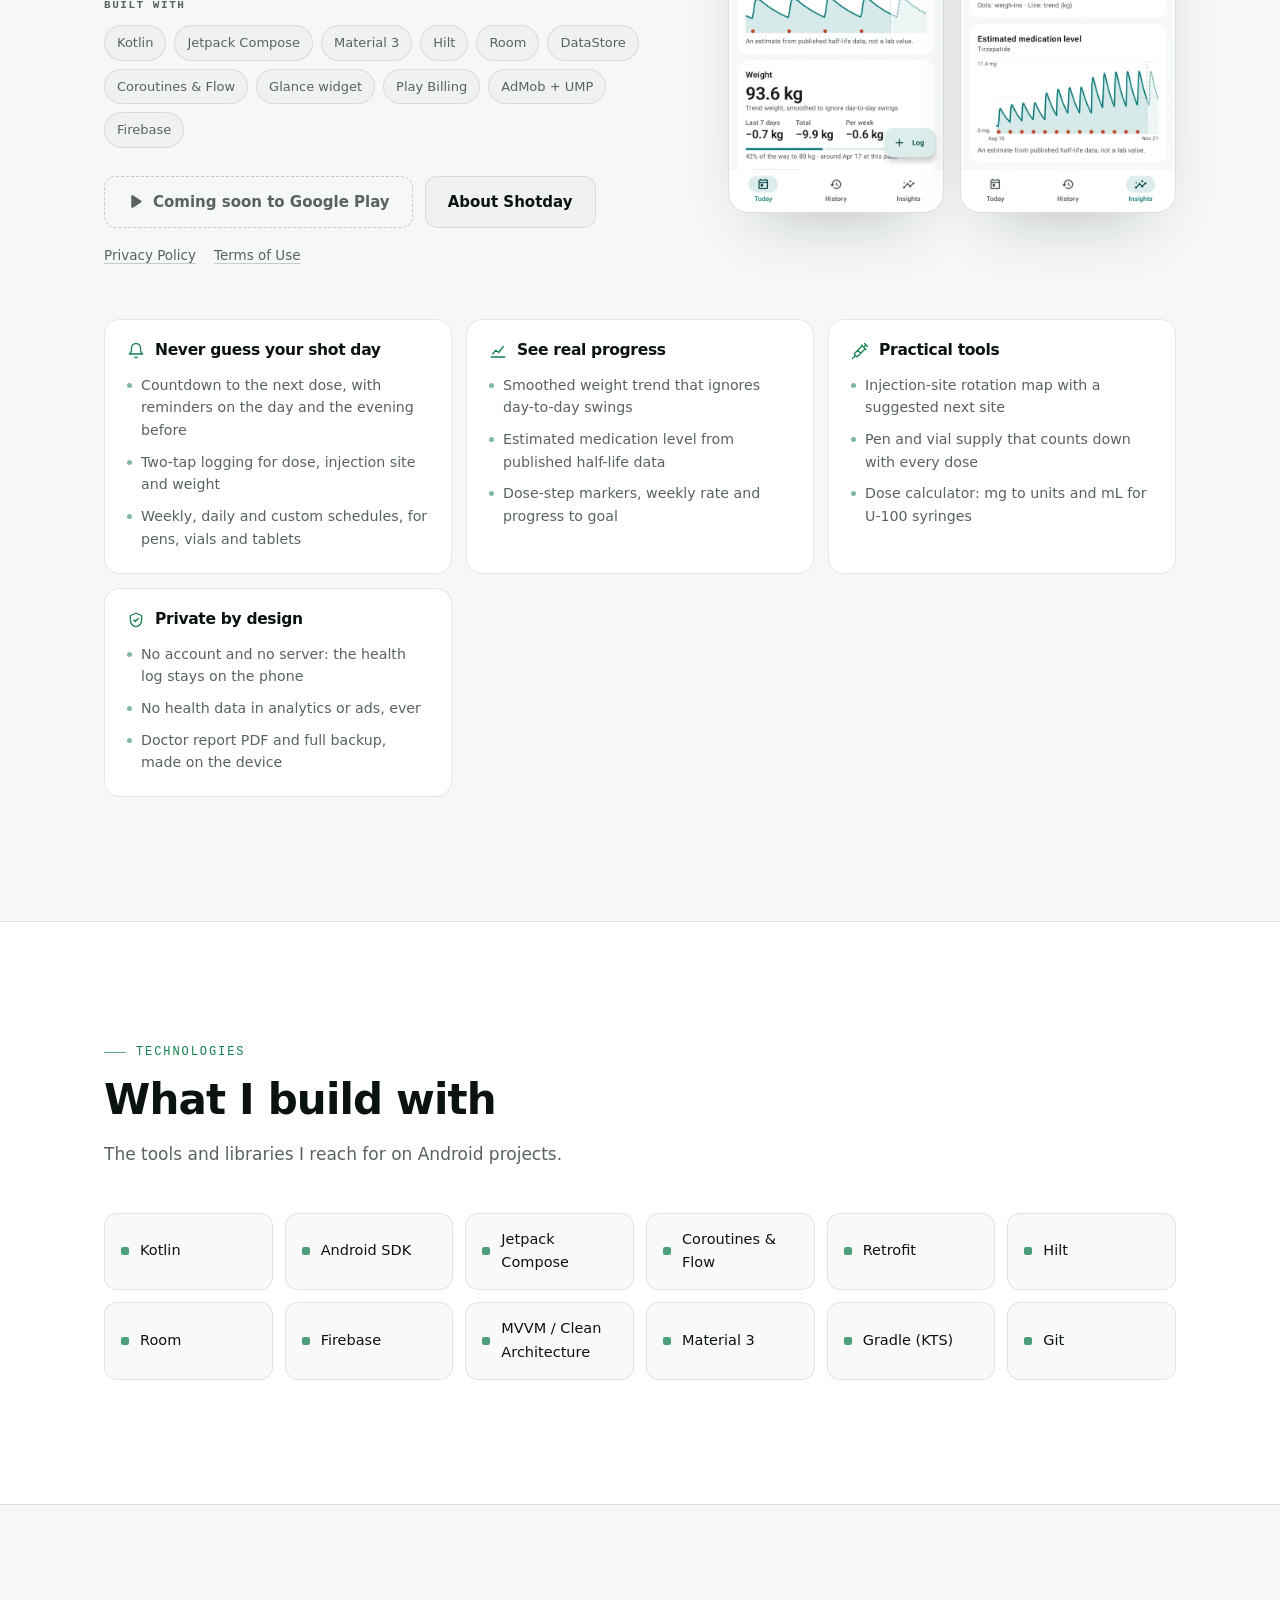
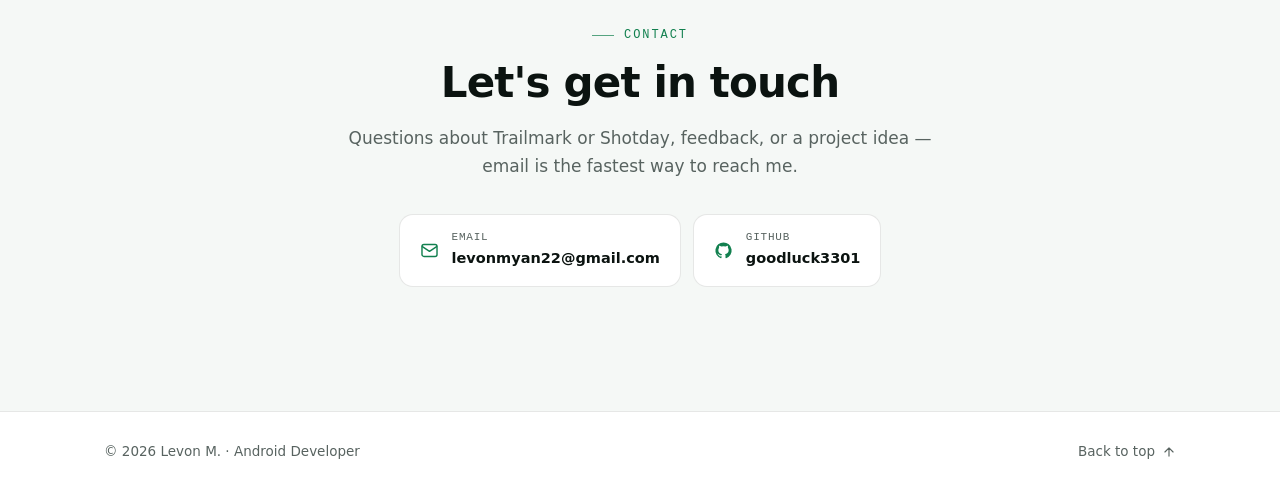
==== commit d811febb: "Add Shotday page, privacy policy and terms; list Shotday on the homepage" ====
--- a/index.html
+++ b/index.html
@@ -3,30 +3,30 @@
 <head>
 <meta charset="utf-8">
 <meta name="viewport" content="width=device-width, initial-scale=1">
-<title>Levon M. — Android Developer | Trailmark</title>
+<title>Levon M. — Android Developer | Trailmark &amp; Shotday</title>
 
 <!-- ============================== SEO ============================== -->
-<meta name="description" content="Levon M. is an Android Developer and the maker of Trailmark, a GPS tracker for hikes and journeys that records routes reliably in the background.">
+<meta name="description" content="Levon M. is an Android Developer and the maker of Trailmark, a GPS tracker for hikes and journeys, and Shotday, a private GLP-1 shot and weight tracker.">
 <meta name="author" content="Levon M.">
-<meta name="keywords" content="Levon M., Android Developer, Trailmark, GPS tracker, hiking app, route recording, GPX, Kotlin">
+<meta name="keywords" content="Levon M., Android Developer, Trailmark, GPS tracker, hiking app, GPX, Shotday, GLP-1 tracker, shot tracker, weight tracker, Kotlin">
 <meta name="robots" content="index, follow">
 <meta name="theme-color" content="#0b0f0d" media="(prefers-color-scheme: dark)">
 <meta name="theme-color" content="#ffffff" media="(prefers-color-scheme: light)">
-<link rel="canonical" href="https://example.com/"><!-- TODO: replace with the real domain -->
+<link rel="canonical" href="https://goodluck3301.github.io/">
 
 <meta property="og:type" content="website">
-<meta property="og:title" content="Levon M. — Android Developer | Trailmark">
-<meta property="og:description" content="Android Developer and maker of Trailmark, a GPS tracker for hikes and journeys.">
-<meta property="og:url" content="https://example.com/"><!-- TODO: replace with the real domain -->
+<meta property="og:title" content="Levon M. — Android Developer | Trailmark &amp; Shotday">
+<meta property="og:description" content="Android Developer and maker of Trailmark, a GPS tracker for hikes and journeys, and Shotday, a private GLP-1 shot and weight tracker.">
+<meta property="og:url" content="https://goodluck3301.github.io/">
 <meta property="og:site_name" content="Levon M.">
 <meta property="og:image" content="https://play-lh.googleusercontent.com/hfSpCyTElmkGwZwaJzRqDKz43gmhUDdUxa6NQI4hmcB6eu2w-kCALLtzN0sGRl7H15icA4bonsrQfP1ABMCKDA=w512-h512-rw">
 <meta property="og:image:width" content="512">
 <meta property="og:image:height" content="512">
 <meta name="twitter:card" content="summary">
-<meta name="twitter:title" content="Levon M. — Android Developer | Trailmark">
-<meta name="twitter:description" content="Android Developer and maker of Trailmark, a GPS tracker for hikes and journeys.">
-
-<!-- images are served by the Google Play CDN, so no image files are needed here -->
+<meta name="twitter:title" content="Levon M. — Android Developer | Trailmark &amp; Shotday">
+<meta name="twitter:description" content="Android Developer and maker of Trailmark and Shotday.">
+
+<!-- Trailmark images are served by the Google Play CDN; Shotday's live in assets/shotday/ until it is on Play -->
 <link rel="preconnect" href="https://play-lh.googleusercontent.com" crossorigin>
 <link rel="icon" type="image/webp" href="https://play-lh.googleusercontent.com/hfSpCyTElmkGwZwaJzRqDKz43gmhUDdUxa6NQI4hmcB6eu2w-kCALLtzN0sGRl7H15icA4bonsrQfP1ABMCKDA=w64-h64-rw">
 <link rel="apple-touch-icon" href="https://play-lh.googleusercontent.com/hfSpCyTElmkGwZwaJzRqDKz43gmhUDdUxa6NQI4hmcB6eu2w-kCALLtzN0sGRl7H15icA4bonsrQfP1ABMCKDA=w192-h192-rw">
@@ -51,6 +51,15 @@
       "description": "Trailmark is a GPS tracker built for hikes and journeys. It records your route reliably in the background, cleans noisy GPS points, and turns every trip into clear stats, a timeline of places and photos, and a single portable file you can share or navigate again later.",
       "url": "https://play.google.com/store/apps/details?id=com.goodluck3301.gpstracking",
       "author": { "@id": "#levon" }
+    },
+    {
+      "@type": "MobileApplication",
+      "name": "Shotday",
+      "operatingSystem": "Android",
+      "applicationCategory": "HealthApplication",
+      "description": "Shotday is a private GLP-1 shot and weight tracker: dose reminders, injection-site rotation, an estimated medication level, a smoothed weight trend and a dose calculator. No account, and the health log stays on the phone.",
+      "url": "https://goodluck3301.github.io/shotday.html",
+      "author": { "@id": "#levon" }
     }
   ]
 }
@@ -171,6 +180,7 @@
 .btn-primary:hover{transform:translateY(-2px);box-shadow:0 12px 28px -10px var(--accent)}
 .btn-ghost{background:var(--surface);border-color:var(--border);color:var(--text)}
 .btn-ghost:hover{transform:translateY(-2px);border-color:var(--border-strong)}
+.btn-soon{background:transparent;border:1px dashed var(--border-strong);color:var(--muted);cursor:default}
 
 /* ============================== HERO ============================== */
 .hero{padding-top:clamp(76px,13vw,140px);padding-bottom:clamp(72px,11vw,124px)}
@@ -218,6 +228,9 @@
 .chip{padding:6px 12px;border:1px solid var(--border);border-radius:999px;background:var(--surface);font-size:13px;color:var(--muted);transition:color .2s,border-color .2s}
 .chip:hover{color:var(--text);border-color:var(--border-strong)}
 .app-actions{display:flex;flex-wrap:wrap;gap:12px;margin-top:28px}
+.app-links{display:flex;flex-wrap:wrap;gap:18px;margin-top:16px;font-size:13.5px}
+.app-links a{color:var(--muted);text-decoration:underline;text-decoration-color:var(--border-strong);text-underline-offset:3px}
+.app-links a:hover{color:var(--text)}
 
 .gallery{display:flex;gap:16px;align-items:flex-start;justify-content:center}
 .gallery .shot-card{flex:1 1 0;min-width:0;max-width:230px}
@@ -308,7 +321,7 @@
       </a>
       <div class="nav-links">
         <a href="#about">About</a>
-        <a href="#app">App</a>
+        <a href="#app">Apps</a>
         <a href="#tech">Technologies</a>
         <a href="#contact">Contact</a>
       </div>
@@ -325,11 +338,11 @@
   <!-- ============================== HERO ============================== -->
   <section class="hero wrap" aria-labelledby="hero-title">
     <h1 id="hero-title">Levon M.<span class="role">Android Developer</span></h1>
-    <p class="lead">I build Android applications end to end — architecture, data layer, and the details of the interface. Right now that means <strong>Trailmark</strong>, a GPS tracker for hikes and journeys.</p>
+    <p class="lead">I build Android applications end to end — architecture, data layer, and the details of the interface. Right now that means <strong>Trailmark</strong>, a GPS tracker for hikes and journeys, and <strong>Shotday</strong>, a private GLP-1 shot and weight tracker.</p>
     <div class="hero-actions">
       <a class="btn btn-primary" href="#app">
         <svg viewBox="0 0 24 24" fill="none" stroke="currentColor" stroke-width="1.9" stroke-linecap="round" stroke-linejoin="round" aria-hidden="true"><rect x="6" y="2.5" width="12" height="19" rx="2.6"/><path d="M10.5 18.5h3"/></svg>
-        View App
+        View Apps
       </a>
       <a class="btn btn-ghost" href="#contact">
         <svg viewBox="0 0 24 24" fill="none" stroke="currentColor" stroke-width="1.9" stroke-linecap="round" stroke-linejoin="round" aria-hidden="true"><rect x="2.5" y="4.5" width="19" height="15" rx="2.5"/><path d="m3 7 9 6 9-6"/></svg>
@@ -366,9 +379,9 @@
   <section id="app" aria-labelledby="app-title">
     <div class="wrap">
       <div class="reveal">
-        <p class="eyebrow">My App</p>
-        <h2 class="title" id="app-title">On Google Play</h2>
-        <p class="lead">The application I currently build and maintain.</p>
+        <p class="eyebrow">My Apps</p>
+        <h2 class="title" id="app-title">Apps I build</h2>
+        <p class="lead">The applications I currently build and maintain.</p>
       </div>
       <div class="apps" id="apps-container"><!-- rendered from the APPS array below --></div>
     </div>
@@ -392,7 +405,7 @@
       <div class="contact-inner reveal">
         <p class="eyebrow">Contact</p>
         <h2 class="title" id="contact-title">Let's get in touch</h2>
-        <p class="lead">Questions about Trailmark, feedback, or a project idea — email is the fastest way to reach me.</p>
+        <p class="lead">Questions about Trailmark or Shotday, feedback, or a project idea — email is the fastest way to reach me.</p>
         <div class="contact-links">
           <a class="contact-card" href="mailto:levonmyan22@gmail.com">
             <svg viewBox="0 0 24 24" fill="none" stroke="currentColor" stroke-width="1.8" stroke-linecap="round" stroke-linejoin="round" aria-hidden="true"><rect x="2.5" y="4.5" width="19" height="15" rx="2.5"/><path d="m3 7 9 6 9-6"/></svg>
@@ -446,6 +459,10 @@
       { base: IMG.shot1, alt: "Trailmark showing recorded trails on a map view" },
       { base: IMG.shot2, alt: "Trailmark home screen with tracking presets and recent routes" }
     ],
+    links: [
+      { label: "Privacy Policy", href: "privacy.html" },
+      { label: "Terms of Use", href: "terms.html" }
+    ],
     // TODO: these are placeholders — replace with the stack this app actually uses
     tech: ["Kotlin", "Android SDK", "Jetpack", "Coroutines & Flow", "Foreground Service", "Location Services", "Room", "Maps SDK"],
     featureGroups: [
@@ -494,6 +511,62 @@
           "Native .gptrack format: points, places, photos, and stats in a single shareable file",
           "Import and export GPX, KML, and GeoJSON",
           "Built for real trails — not just a map pin"
+        ]
+      }
+    ]
+  },
+  {
+    name: "Shotday",
+    category: "GLP-1 Tracking · Coming soon",
+    packageId: "com.pkay.shotday",
+    playUrl: "",           // set once the Play listing is live
+    pageUrl: "shotday.html",
+    icon: "assets/shotday/icon-192.png",
+    description: "Shotday is a private companion for GLP-1 treatment. It shows when the next dose is due, suggests where to inject, estimates how much medication is active, and turns daily weigh-ins into a calm, smoothed trend. There is no account: the health log stays on the phone.",
+    screenshots: [
+      { src: "assets/shotday/shot-today.webp", alt: "Shotday Today screen with the next dose, injection site, supply and estimated medication level" },
+      { src: "assets/shotday/shot-insights.webp", alt: "Shotday Insights screen with the weight trend and medication level charts" }
+    ],
+    links: [
+      { label: "Privacy Policy", href: "shotday-privacy.html" },
+      { label: "Terms of Use", href: "shotday-terms.html" }
+    ],
+    tech: ["Kotlin", "Jetpack Compose", "Material 3", "Hilt", "Room", "DataStore", "Coroutines & Flow", "Glance widget", "Play Billing", "AdMob + UMP", "Firebase"],
+    featureGroups: [
+      {
+        icon: "bell",
+        title: "Never guess your shot day",
+        items: [
+          "Countdown to the next dose, with reminders on the day and the evening before",
+          "Two-tap logging for dose, injection site and weight",
+          "Weekly, daily and custom schedules, for pens, vials and tablets"
+        ]
+      },
+      {
+        icon: "chart",
+        title: "See real progress",
+        items: [
+          "Smoothed weight trend that ignores day-to-day swings",
+          "Estimated medication level from published half-life data",
+          "Dose-step markers, weekly rate and progress to goal"
+        ]
+      },
+      {
+        icon: "syringe",
+        title: "Practical tools",
+        items: [
+          "Injection-site rotation map with a suggested next site",
+          "Pen and vial supply that counts down with every dose",
+          "Dose calculator: mg to units and mL for U-100 syringes"
+        ]
+      },
+      {
+        icon: "shield",
+        title: "Private by design",
+        items: [
+          "No account and no server: the health log stays on the phone",
+          "No health data in analytics or ads, ever",
+          "Doctor report PDF and full backup, made on the device"
         ]
       }
     ]
@@ -516,11 +589,19 @@
   route:    svg('<path d="M4.2 19c4.5 0 3-6 7.5-6S19 8 19 5"/><circle cx="4.2" cy="19" r="1.7"/><circle cx="19" cy="5" r="1.7"/>'),
   photo:    svg('<rect x="3" y="5.5" width="18" height="14" rx="2.6"/><circle cx="12" cy="12.5" r="3.2"/><path d="M7.5 5.5 8.8 3h6.4l1.3 2.5"/>'),
   navigate: svg('<path d="M12 2.8 20 21l-8-4.4L4 21 12 2.8Z"/>'),
-  file:     svg('<path d="M13.5 3H7a2 2 0 0 0-2 2v14a2 2 0 0 0 2 2h10a2 2 0 0 0 2-2V8.5L13.5 3Z"/><path d="M13.5 3v5.5H19"/>')
+  file:     svg('<path d="M13.5 3H7a2 2 0 0 0-2 2v14a2 2 0 0 0 2 2h10a2 2 0 0 0 2-2V8.5L13.5 3Z"/><path d="M13.5 3v5.5H19"/>'),
+  bell:     svg('<path d="M6 8a6 6 0 1 1 12 0c0 7 3 8 3 8H3s3-1 3-8"/><path d="M10.3 20a1.9 1.9 0 0 0 3.4 0"/>'),
+  chart:    svg('<path d="M3 20h18"/><path d="M5 16l4-5 4 3 6-8"/>'),
+  syringe:  svg('<path d="m18 2 4 4M17 7l3-3M19 9 8.7 19.3a1 1 0 0 1-1.4 0l-2.6-2.6a1 1 0 0 1 0-1.4L15 5M9 11l4 4M5 19l-3 3M14 4l6 6"/>'),
+  shield:   svg('<path d="M12 3 4.5 6v5.5c0 4.6 3.2 8.4 7.5 9.5 4.3-1.1 7.5-4.9 7.5-9.5V6L12 3Z"/><path d="m9 12 2 2 4-4"/>')
 };
 const ICON_PLAY = '<svg viewBox="0 0 24 24" fill="currentColor" aria-hidden="true"><path d="M6 4.6a1.6 1.6 0 0 1 2.46-1.35l11.2 7.4a1.6 1.6 0 0 1 0 2.7l-11.2 7.4A1.6 1.6 0 0 1 6 19.4V4.6Z"/></svg>';
 
 function shotMarkup(s) {
+  if (s.src) {
+    return `<figure class="shot-card"><img src="${esc(s.src)}"
+    alt="${esc(s.alt)}" width="540" height="1120" loading="lazy" decoding="async"></figure>`;
+  }
   return `<figure class="shot-card"><img
     src="${sized(s.base, 'w1052-h592')}"
     srcset="${sized(s.base, 'w1052-h592')} 330w, ${sized(s.base, 'w1024-h1024')} 572w"
@@ -543,7 +624,15 @@
 
   const playBtn = app.playUrl
     ? `<a class="btn btn-primary" href="${esc(app.playUrl)}" target="_blank" rel="noopener noreferrer">${ICON_PLAY} View on Google Play</a>`
-    : `<button class="btn btn-primary" type="button" disabled style="opacity:.55;cursor:not-allowed">${ICON_PLAY} View on Google Play</button>`;
+    : `<span class="btn btn-soon" aria-disabled="true">${ICON_PLAY} Coming soon to Google Play</span>`;
+
+  const secondaryBtn = app.pageUrl
+    ? `<a class="btn btn-ghost" href="${esc(app.pageUrl)}">About ${esc(app.name)}</a>`
+    : '<a class="btn btn-ghost" href="#contact">Get in touch</a>';
+
+  const links = app.links?.length
+    ? `<p class="app-links">${app.links.map(l => `<a href="${esc(l.href)}">${esc(l.label)}</a>`).join('')}</p>`
+    : '';
 
   const groups = app.featureGroups?.length
     ? `<div class="fgroups">${app.featureGroups.map(g => `
@@ -569,8 +658,9 @@
         ${tech}
         <div class="app-actions">
           ${playBtn}
-          <a class="btn btn-ghost" href="#contact">Get in touch</a>
+          ${secondaryBtn}
         </div>
+        ${links}
       </div>
       <div class="app-visual"><div class="gallery">${gallery}</div></div>
     </div>
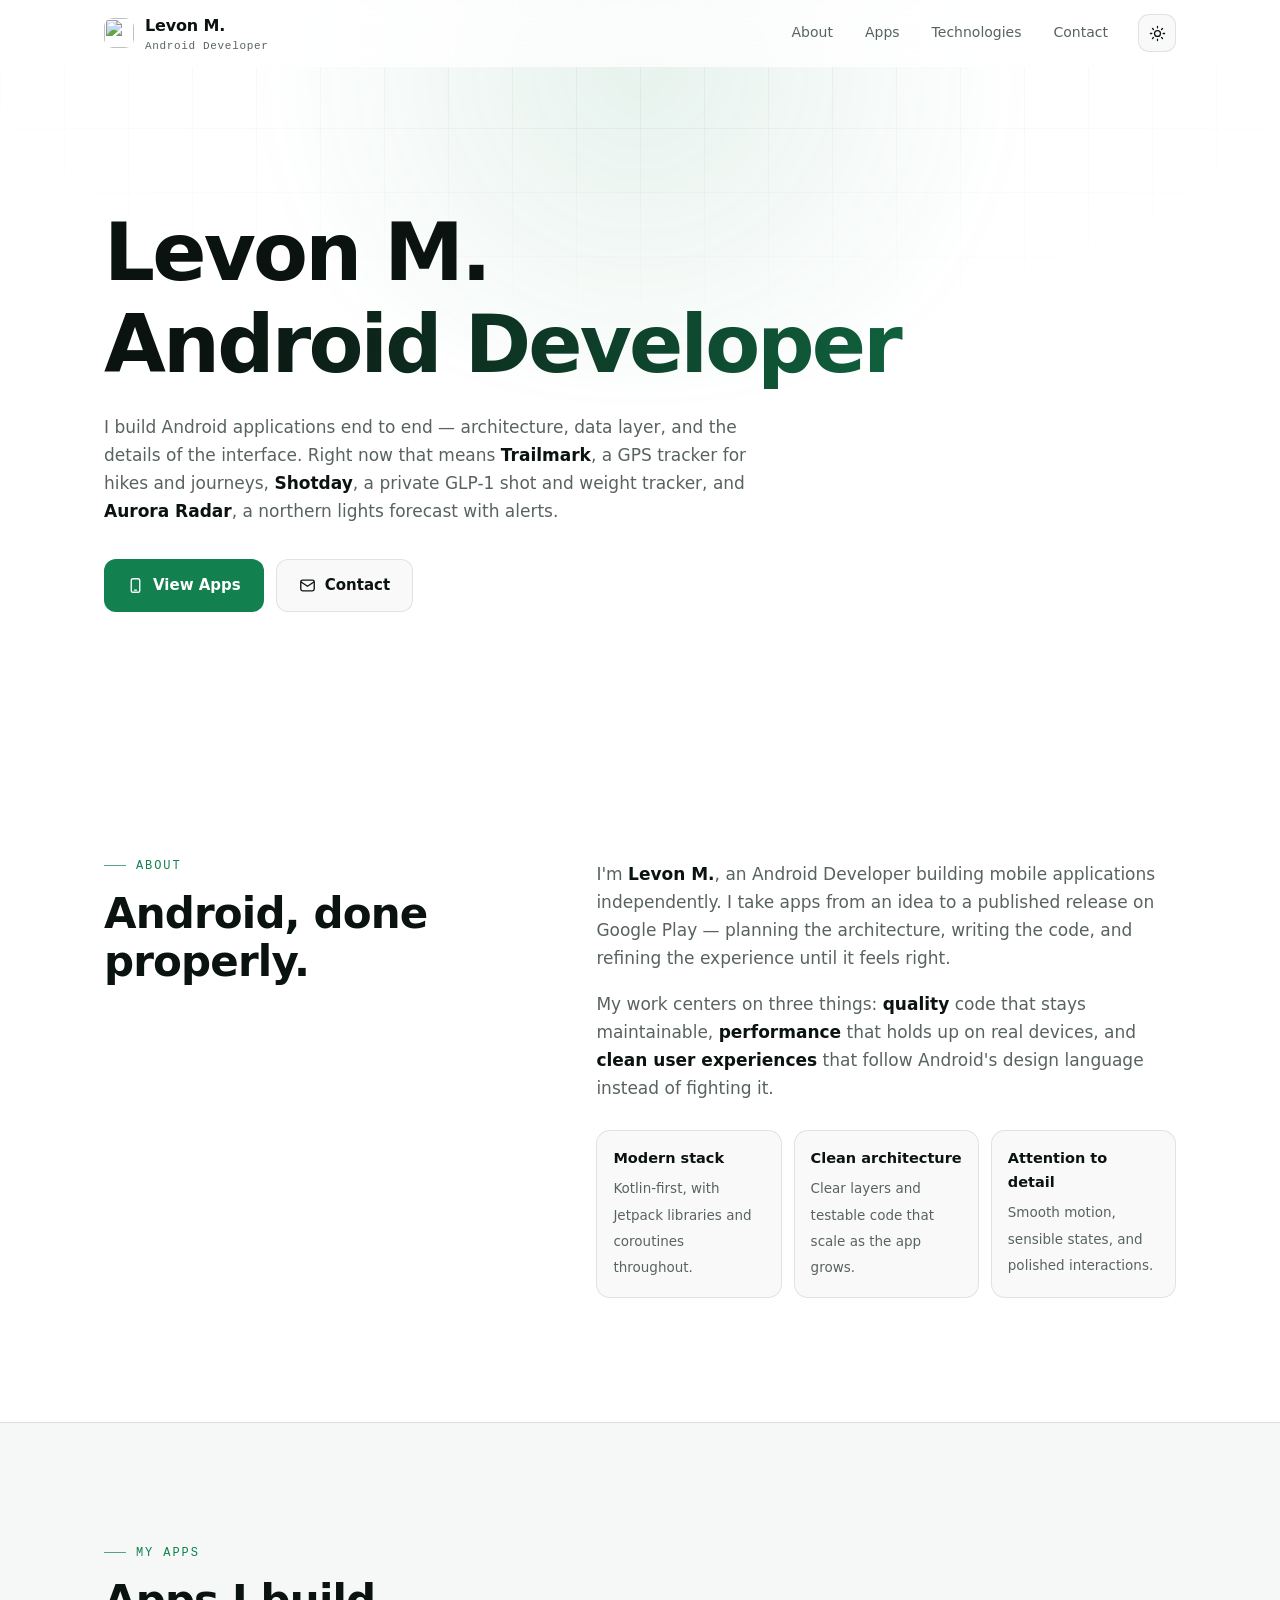
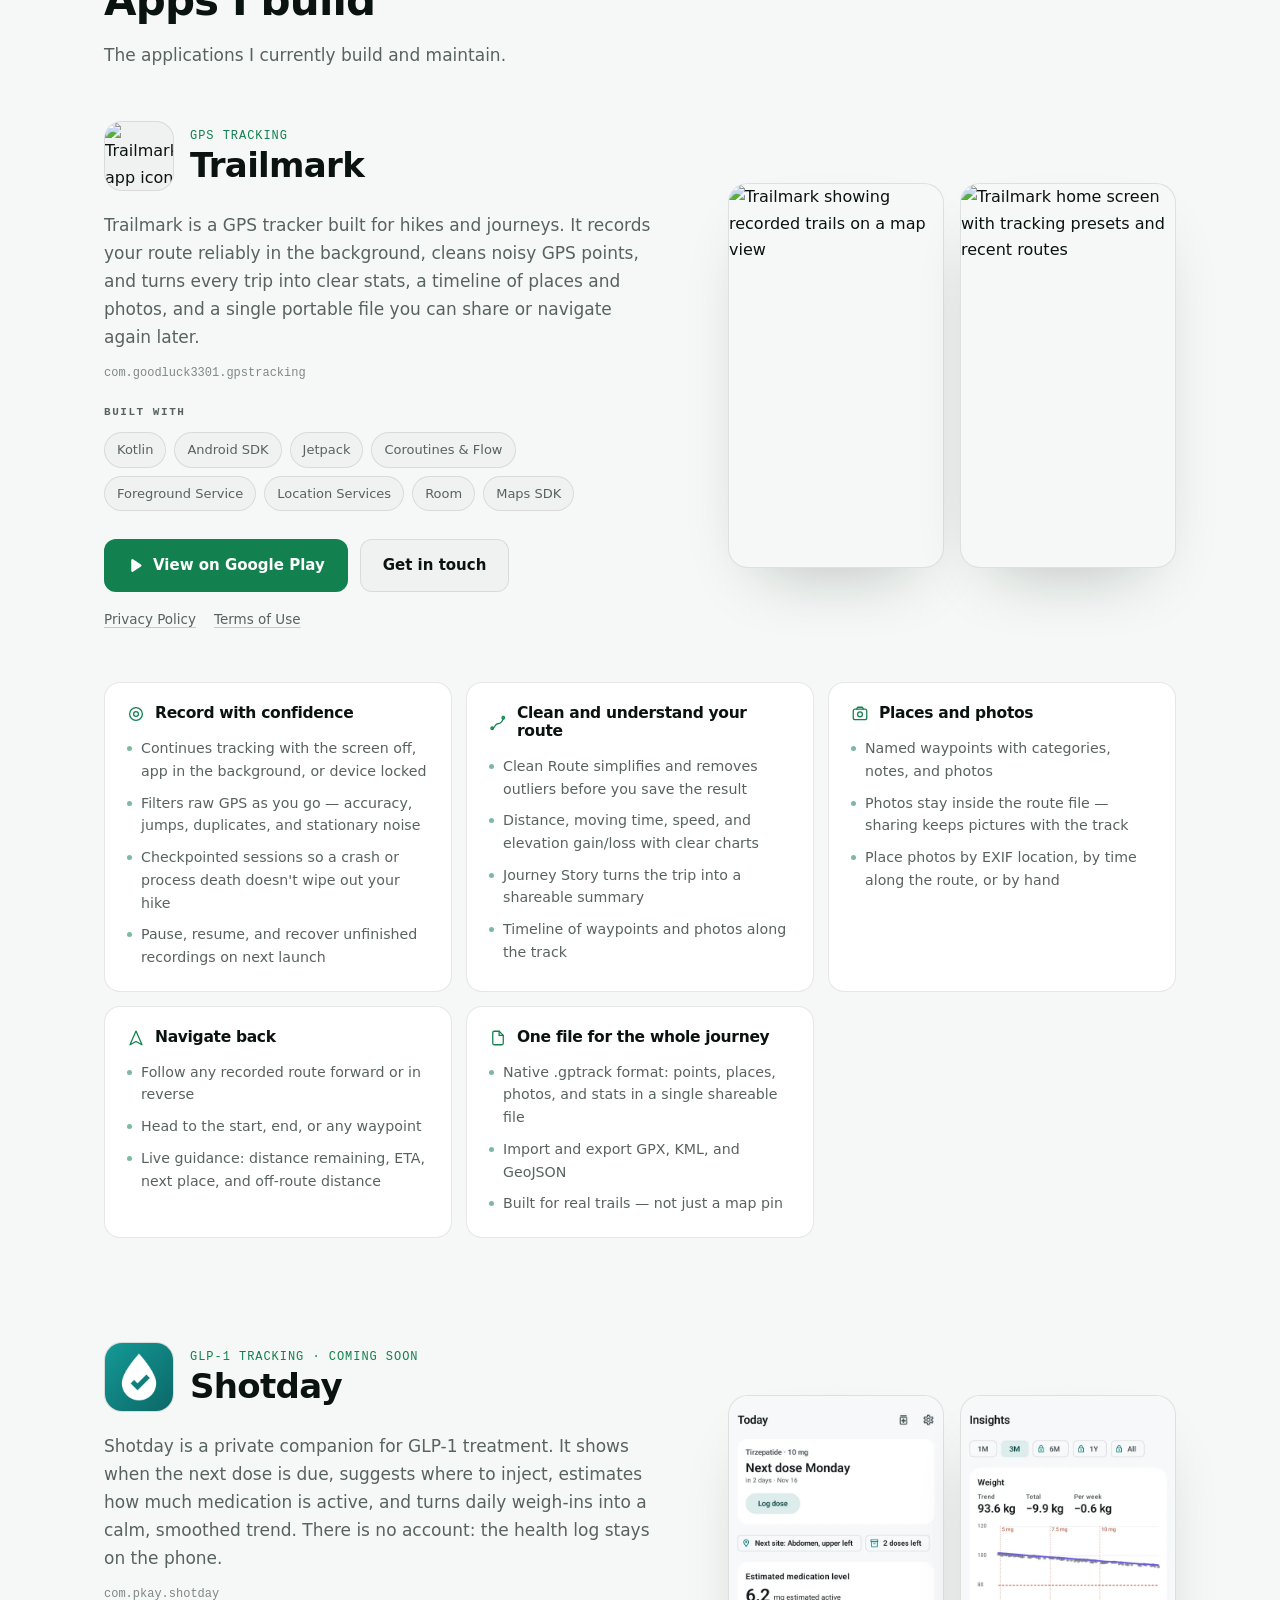
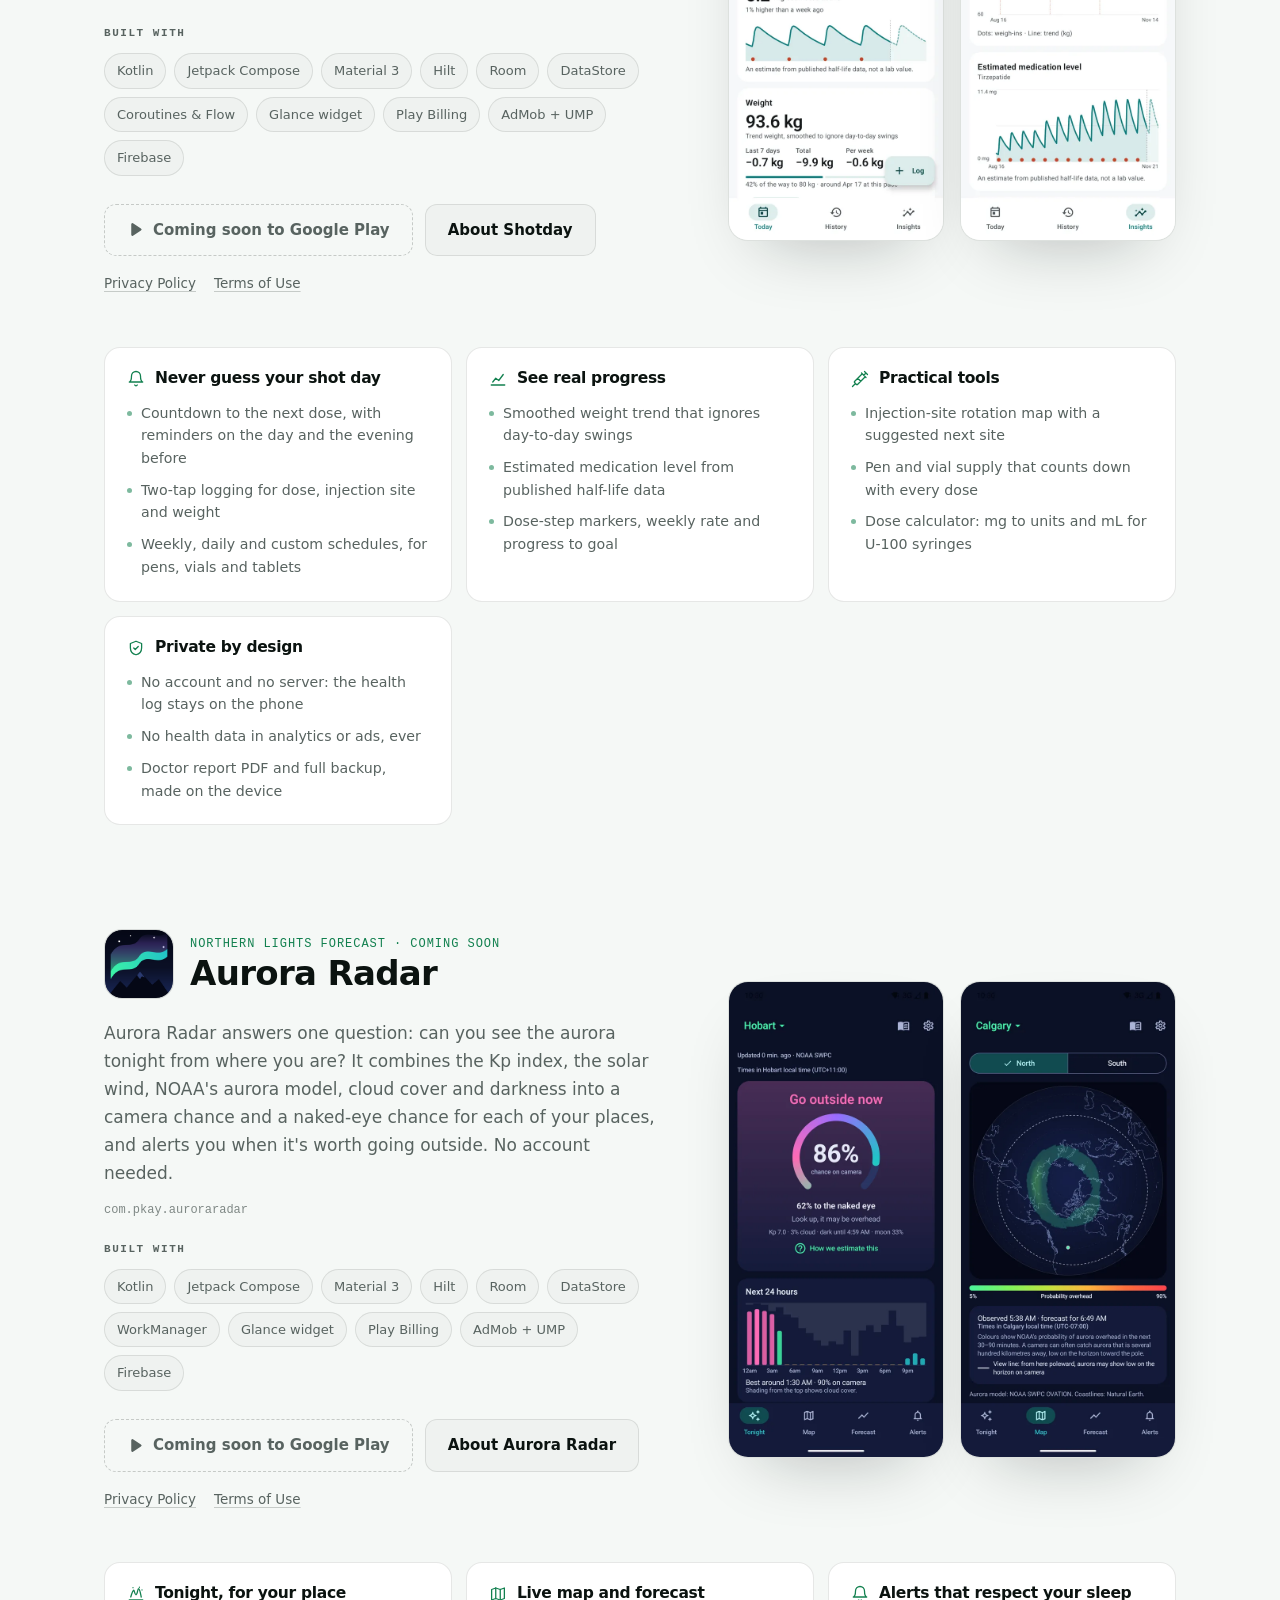
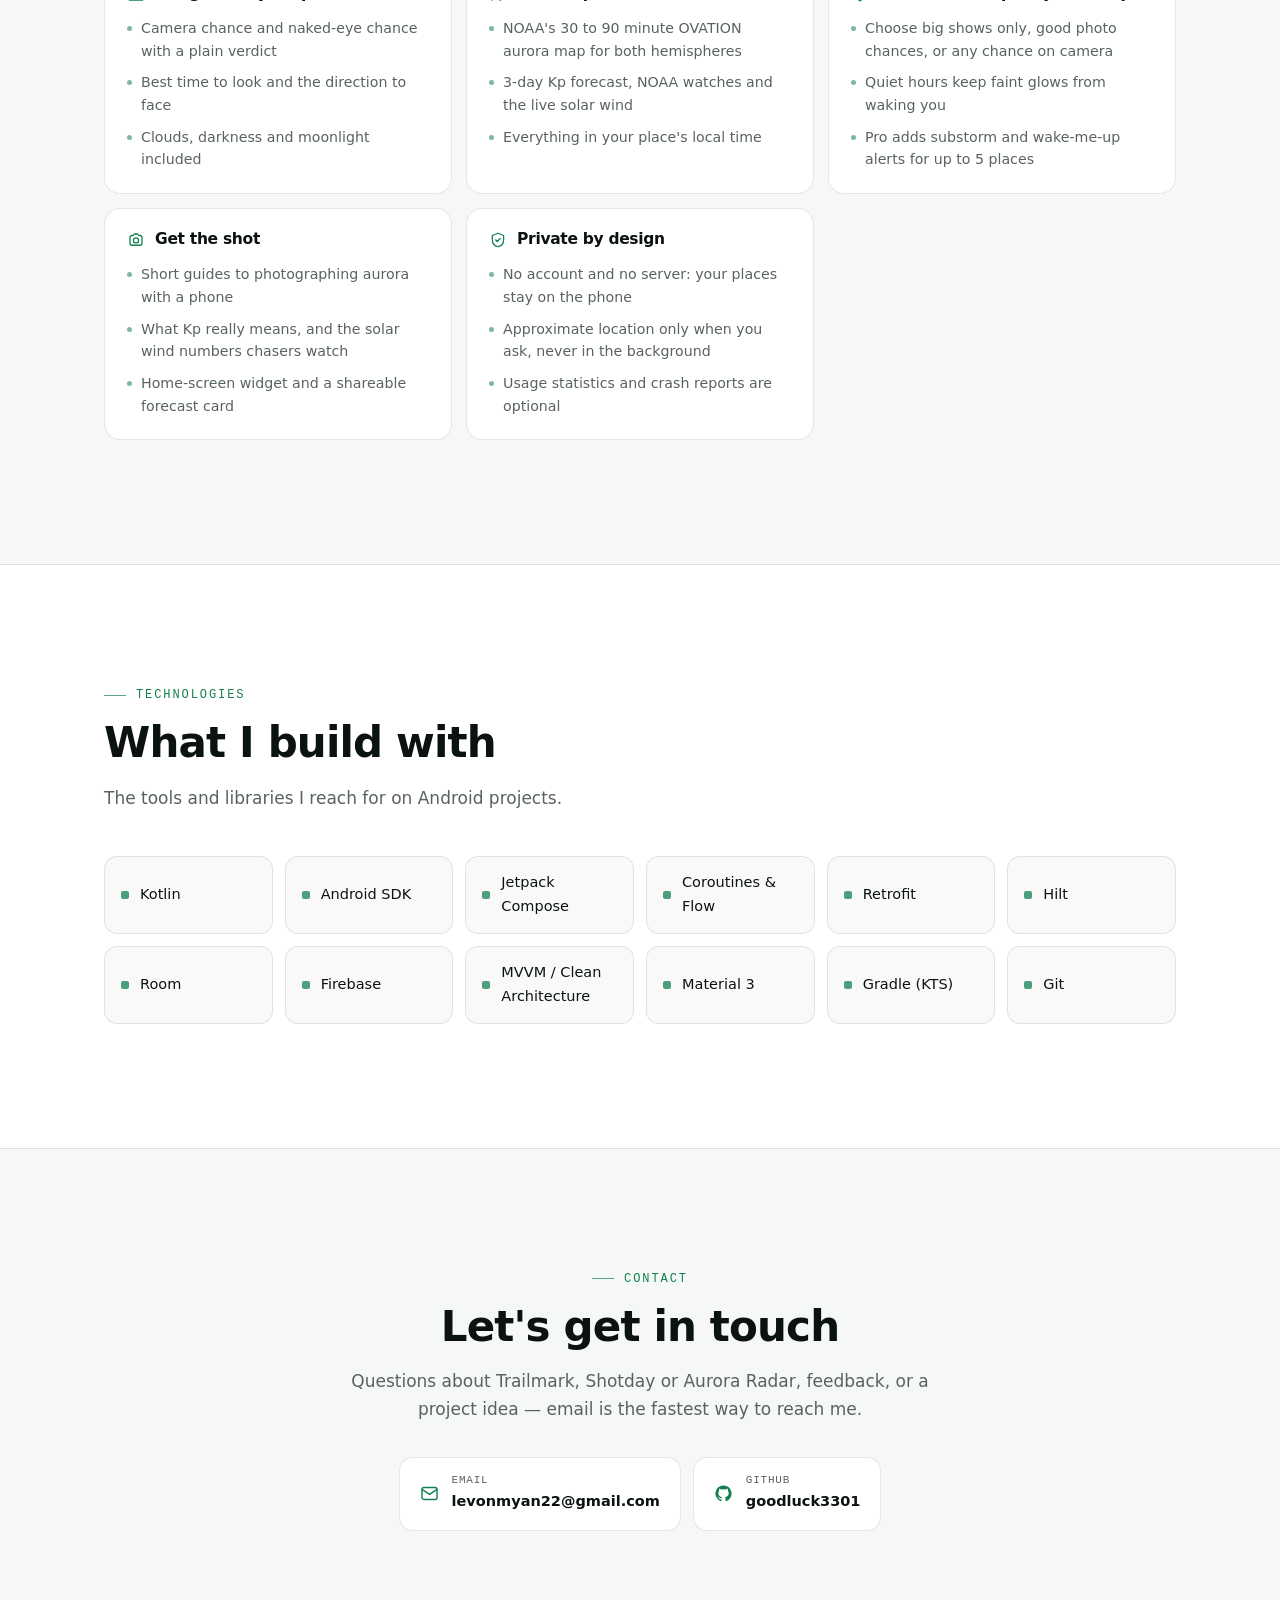
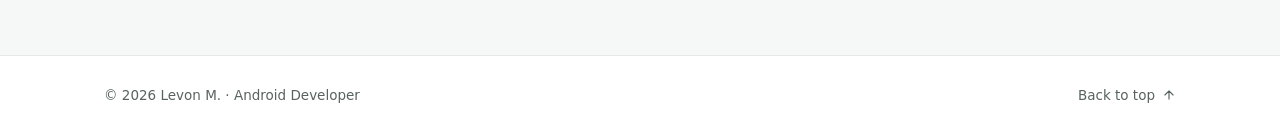
==== commit 47916eab: "Add Aurora Radar page, privacy policy and terms; list Aurora Radar on the homepage Co-authored-by: C" ====
--- a/index.html
+++ b/index.html
@@ -3,30 +3,30 @@
 <head>
 <meta charset="utf-8">
 <meta name="viewport" content="width=device-width, initial-scale=1">
-<title>Levon M. — Android Developer | Trailmark &amp; Shotday</title>
+<title>Levon M. — Android Developer | Trailmark, Shotday &amp; Aurora Radar</title>
 
 <!-- ============================== SEO ============================== -->
-<meta name="description" content="Levon M. is an Android Developer and the maker of Trailmark, a GPS tracker for hikes and journeys, and Shotday, a private GLP-1 shot and weight tracker.">
+<meta name="description" content="Levon M. is an Android Developer and the maker of Trailmark, a GPS tracker for hikes and journeys, Shotday, a private GLP-1 shot and weight tracker, and Aurora Radar, a northern lights forecast and alert app.">
 <meta name="author" content="Levon M.">
-<meta name="keywords" content="Levon M., Android Developer, Trailmark, GPS tracker, hiking app, GPX, Shotday, GLP-1 tracker, shot tracker, weight tracker, Kotlin">
+<meta name="keywords" content="Levon M., Android Developer, Trailmark, GPS tracker, hiking app, GPX, Shotday, GLP-1 tracker, shot tracker, weight tracker, Aurora Radar, northern lights forecast, aurora alerts, Kp index, Kotlin">
 <meta name="robots" content="index, follow">
 <meta name="theme-color" content="#0b0f0d" media="(prefers-color-scheme: dark)">
 <meta name="theme-color" content="#ffffff" media="(prefers-color-scheme: light)">
 <link rel="canonical" href="https://goodluck3301.github.io/">
 
 <meta property="og:type" content="website">
-<meta property="og:title" content="Levon M. — Android Developer | Trailmark &amp; Shotday">
-<meta property="og:description" content="Android Developer and maker of Trailmark, a GPS tracker for hikes and journeys, and Shotday, a private GLP-1 shot and weight tracker.">
+<meta property="og:title" content="Levon M. — Android Developer | Trailmark, Shotday &amp; Aurora Radar">
+<meta property="og:description" content="Android Developer and maker of Trailmark, a GPS tracker for hikes and journeys, Shotday, a private GLP-1 shot and weight tracker, and Aurora Radar, a northern lights forecast and alert app.">
 <meta property="og:url" content="https://goodluck3301.github.io/">
 <meta property="og:site_name" content="Levon M.">
 <meta property="og:image" content="https://play-lh.googleusercontent.com/hfSpCyTElmkGwZwaJzRqDKz43gmhUDdUxa6NQI4hmcB6eu2w-kCALLtzN0sGRl7H15icA4bonsrQfP1ABMCKDA=w512-h512-rw">
 <meta property="og:image:width" content="512">
 <meta property="og:image:height" content="512">
 <meta name="twitter:card" content="summary">
-<meta name="twitter:title" content="Levon M. — Android Developer | Trailmark &amp; Shotday">
-<meta name="twitter:description" content="Android Developer and maker of Trailmark and Shotday.">
-
-<!-- Trailmark images are served by the Google Play CDN; Shotday's live in assets/shotday/ until it is on Play -->
+<meta name="twitter:title" content="Levon M. — Android Developer | Trailmark, Shotday &amp; Aurora Radar">
+<meta name="twitter:description" content="Android Developer and maker of Trailmark, Shotday and Aurora Radar.">
+
+<!-- Trailmark images are served by the Google Play CDN; Shotday's and Aurora Radar's live in assets/ until they are on Play -->
 <link rel="preconnect" href="https://play-lh.googleusercontent.com" crossorigin>
 <link rel="icon" type="image/webp" href="https://play-lh.googleusercontent.com/hfSpCyTElmkGwZwaJzRqDKz43gmhUDdUxa6NQI4hmcB6eu2w-kCALLtzN0sGRl7H15icA4bonsrQfP1ABMCKDA=w64-h64-rw">
 <link rel="apple-touch-icon" href="https://play-lh.googleusercontent.com/hfSpCyTElmkGwZwaJzRqDKz43gmhUDdUxa6NQI4hmcB6eu2w-kCALLtzN0sGRl7H15icA4bonsrQfP1ABMCKDA=w192-h192-rw">
@@ -60,6 +60,16 @@
       "description": "Shotday is a private GLP-1 shot and weight tracker: dose reminders, injection-site rotation, an estimated medication level, a smoothed weight trend and a dose calculator. No account, and the health log stays on the phone.",
       "url": "https://goodluck3301.github.io/shotday.html",
       "author": { "@id": "#levon" }
+    },
+    {
+      "@type": "MobileApplication",
+      "name": "Aurora Radar",
+      "operatingSystem": "Android",
+      "applicationCategory": "WeatherApplication",
+      "description": "Aurora Radar tells you whether you can see the northern or southern lights tonight from your places, with camera and naked-eye chances, a live aurora map, the Kp forecast and alerts that respect quiet hours.",
+      "url": "https://goodluck3301.github.io/aurora-radar.html",
+      "image": "https://goodluck3301.github.io/assets/aurora-radar/icon-512.png",
+      "author": { "@id": "#levon" }
     }
   ]
 }
@@ -338,7 +348,7 @@
   <!-- ============================== HERO ============================== -->
   <section class="hero wrap" aria-labelledby="hero-title">
     <h1 id="hero-title">Levon M.<span class="role">Android Developer</span></h1>
-    <p class="lead">I build Android applications end to end — architecture, data layer, and the details of the interface. Right now that means <strong>Trailmark</strong>, a GPS tracker for hikes and journeys, and <strong>Shotday</strong>, a private GLP-1 shot and weight tracker.</p>
+    <p class="lead">I build Android applications end to end — architecture, data layer, and the details of the interface. Right now that means <strong>Trailmark</strong>, a GPS tracker for hikes and journeys, <strong>Shotday</strong>, a private GLP-1 shot and weight tracker, and <strong>Aurora Radar</strong>, a northern lights forecast with alerts.</p>
     <div class="hero-actions">
       <a class="btn btn-primary" href="#app">
         <svg viewBox="0 0 24 24" fill="none" stroke="currentColor" stroke-width="1.9" stroke-linecap="round" stroke-linejoin="round" aria-hidden="true"><rect x="6" y="2.5" width="12" height="19" rx="2.6"/><path d="M10.5 18.5h3"/></svg>
@@ -405,7 +415,7 @@
       <div class="contact-inner reveal">
         <p class="eyebrow">Contact</p>
         <h2 class="title" id="contact-title">Let's get in touch</h2>
-        <p class="lead">Questions about Trailmark or Shotday, feedback, or a project idea — email is the fastest way to reach me.</p>
+        <p class="lead">Questions about Trailmark, Shotday or Aurora Radar, feedback, or a project idea — email is the fastest way to reach me.</p>
         <div class="contact-links">
           <a class="contact-card" href="mailto:levonmyan22@gmail.com">
             <svg viewBox="0 0 24 24" fill="none" stroke="currentColor" stroke-width="1.8" stroke-linecap="round" stroke-linejoin="round" aria-hidden="true"><rect x="2.5" y="4.5" width="19" height="15" rx="2.5"/><path d="m3 7 9 6 9-6"/></svg>
@@ -570,6 +580,71 @@
         ]
       }
     ]
+  },
+  {
+    name: "Aurora Radar",
+    category: "Northern Lights Forecast · Coming soon",
+    packageId: "com.pkay.auroraradar",
+    playUrl: "",           // set once the Play listing is live
+    pageUrl: "aurora-radar.html",
+    icon: "assets/aurora-radar/icon-192.png",
+    description: "Aurora Radar answers one question: can you see the aurora tonight from where you are? It combines the Kp index, the solar wind, NOAA's aurora model, cloud cover and darkness into a camera chance and a naked-eye chance for each of your places, and alerts you when it's worth going outside. No account needed.",
+    screenshots: [
+      { src: "assets/aurora-radar/shot-tonight.webp", w: 540, h: 1200, alt: "Aurora Radar Tonight screen with the camera and naked-eye chance for a place (example during a simulated strong storm)" },
+      { src: "assets/aurora-radar/shot-map.webp", w: 540, h: 1200, alt: "Aurora Radar live aurora map with the visibility line (example during a simulated strong storm)" }
+    ],
+    links: [
+      { label: "Privacy Policy", href: "aurora-radar-privacy.html" },
+      { label: "Terms of Use", href: "aurora-radar-terms.html" }
+    ],
+    tech: ["Kotlin", "Jetpack Compose", "Material 3", "Hilt", "Room", "DataStore", "WorkManager", "Glance widget", "Play Billing", "AdMob + UMP", "Firebase"],
+    featureGroups: [
+      {
+        icon: "aurora",
+        title: "Tonight, for your place",
+        items: [
+          "Camera chance and naked-eye chance with a plain verdict",
+          "Best time to look and the direction to face",
+          "Clouds, darkness and moonlight included"
+        ]
+      },
+      {
+        icon: "map",
+        title: "Live map and forecast",
+        items: [
+          "NOAA's 30 to 90 minute OVATION aurora map for both hemispheres",
+          "3-day Kp forecast, NOAA watches and the live solar wind",
+          "Everything in your place's local time"
+        ]
+      },
+      {
+        icon: "bell",
+        title: "Alerts that respect your sleep",
+        items: [
+          "Choose big shows only, good photo chances, or any chance on camera",
+          "Quiet hours keep faint glows from waking you",
+          "Pro adds substorm and wake-me-up alerts for up to 5 places"
+        ]
+      },
+      {
+        icon: "camera",
+        title: "Get the shot",
+        items: [
+          "Short guides to photographing aurora with a phone",
+          "What Kp really means, and the solar wind numbers chasers watch",
+          "Home-screen widget and a shareable forecast card"
+        ]
+      },
+      {
+        icon: "shield",
+        title: "Private by design",
+        items: [
+          "No account and no server: your places stay on the phone",
+          "Approximate location only when you ask, never in the background",
+          "Usage statistics and crash reports are optional"
+        ]
+      }
+    ]
   }
 ];
 
@@ -593,14 +668,17 @@
   bell:     svg('<path d="M6 8a6 6 0 1 1 12 0c0 7 3 8 3 8H3s3-1 3-8"/><path d="M10.3 20a1.9 1.9 0 0 0 3.4 0"/>'),
   chart:    svg('<path d="M3 20h18"/><path d="M5 16l4-5 4 3 6-8"/>'),
   syringe:  svg('<path d="m18 2 4 4M17 7l3-3M19 9 8.7 19.3a1 1 0 0 1-1.4 0l-2.6-2.6a1 1 0 0 1 0-1.4L15 5M9 11l4 4M5 19l-3 3M14 4l6 6"/>'),
-  shield:   svg('<path d="M12 3 4.5 6v5.5c0 4.6 3.2 8.4 7.5 9.5 4.3-1.1 7.5-4.9 7.5-9.5V6L12 3Z"/><path d="m9 12 2 2 4-4"/>')
+  shield:   svg('<path d="M12 3 4.5 6v5.5c0 4.6 3.2 8.4 7.5 9.5 4.3-1.1 7.5-4.9 7.5-9.5V6L12 3Z"/><path d="m9 12 2 2 4-4"/>'),
+  aurora:   svg('<path d="M3 20h18"/><path d="M5 16c1.5-5 3-9 4-9s1 6 3 6 2-8 3.5-8S18 11 19 16"/><path d="M8 3.5v.01M16.5 3v.01M20 6.5v.01"/>'),
+  map:      svg('<path d="M9 4 3.5 6v14L9 18l6 2 5.5-2V4L15 6 9 4Z"/><path d="M9 4v14M15 6v14"/>'),
+  camera:   svg('<path d="M4 8.5A2.5 2.5 0 0 1 6.5 6h1.8l1.4-2h4.6l1.4 2h1.8A2.5 2.5 0 0 1 20 8.5v8a2.5 2.5 0 0 1-2.5 2.5h-11A2.5 2.5 0 0 1 4 16.5v-8Z"/><circle cx="12" cy="12.5" r="3.4"/>')
 };
 const ICON_PLAY = '<svg viewBox="0 0 24 24" fill="currentColor" aria-hidden="true"><path d="M6 4.6a1.6 1.6 0 0 1 2.46-1.35l11.2 7.4a1.6 1.6 0 0 1 0 2.7l-11.2 7.4A1.6 1.6 0 0 1 6 19.4V4.6Z"/></svg>';
 
 function shotMarkup(s) {
   if (s.src) {
     return `<figure class="shot-card"><img src="${esc(s.src)}"
-    alt="${esc(s.alt)}" width="540" height="1120" loading="lazy" decoding="async"></figure>`;
+    alt="${esc(s.alt)}" width="${s.w || 540}" height="${s.h || 1120}" loading="lazy" decoding="async"></figure>`;
   }
   return `<figure class="shot-card"><img
     src="${sized(s.base, 'w1052-h592')}"
